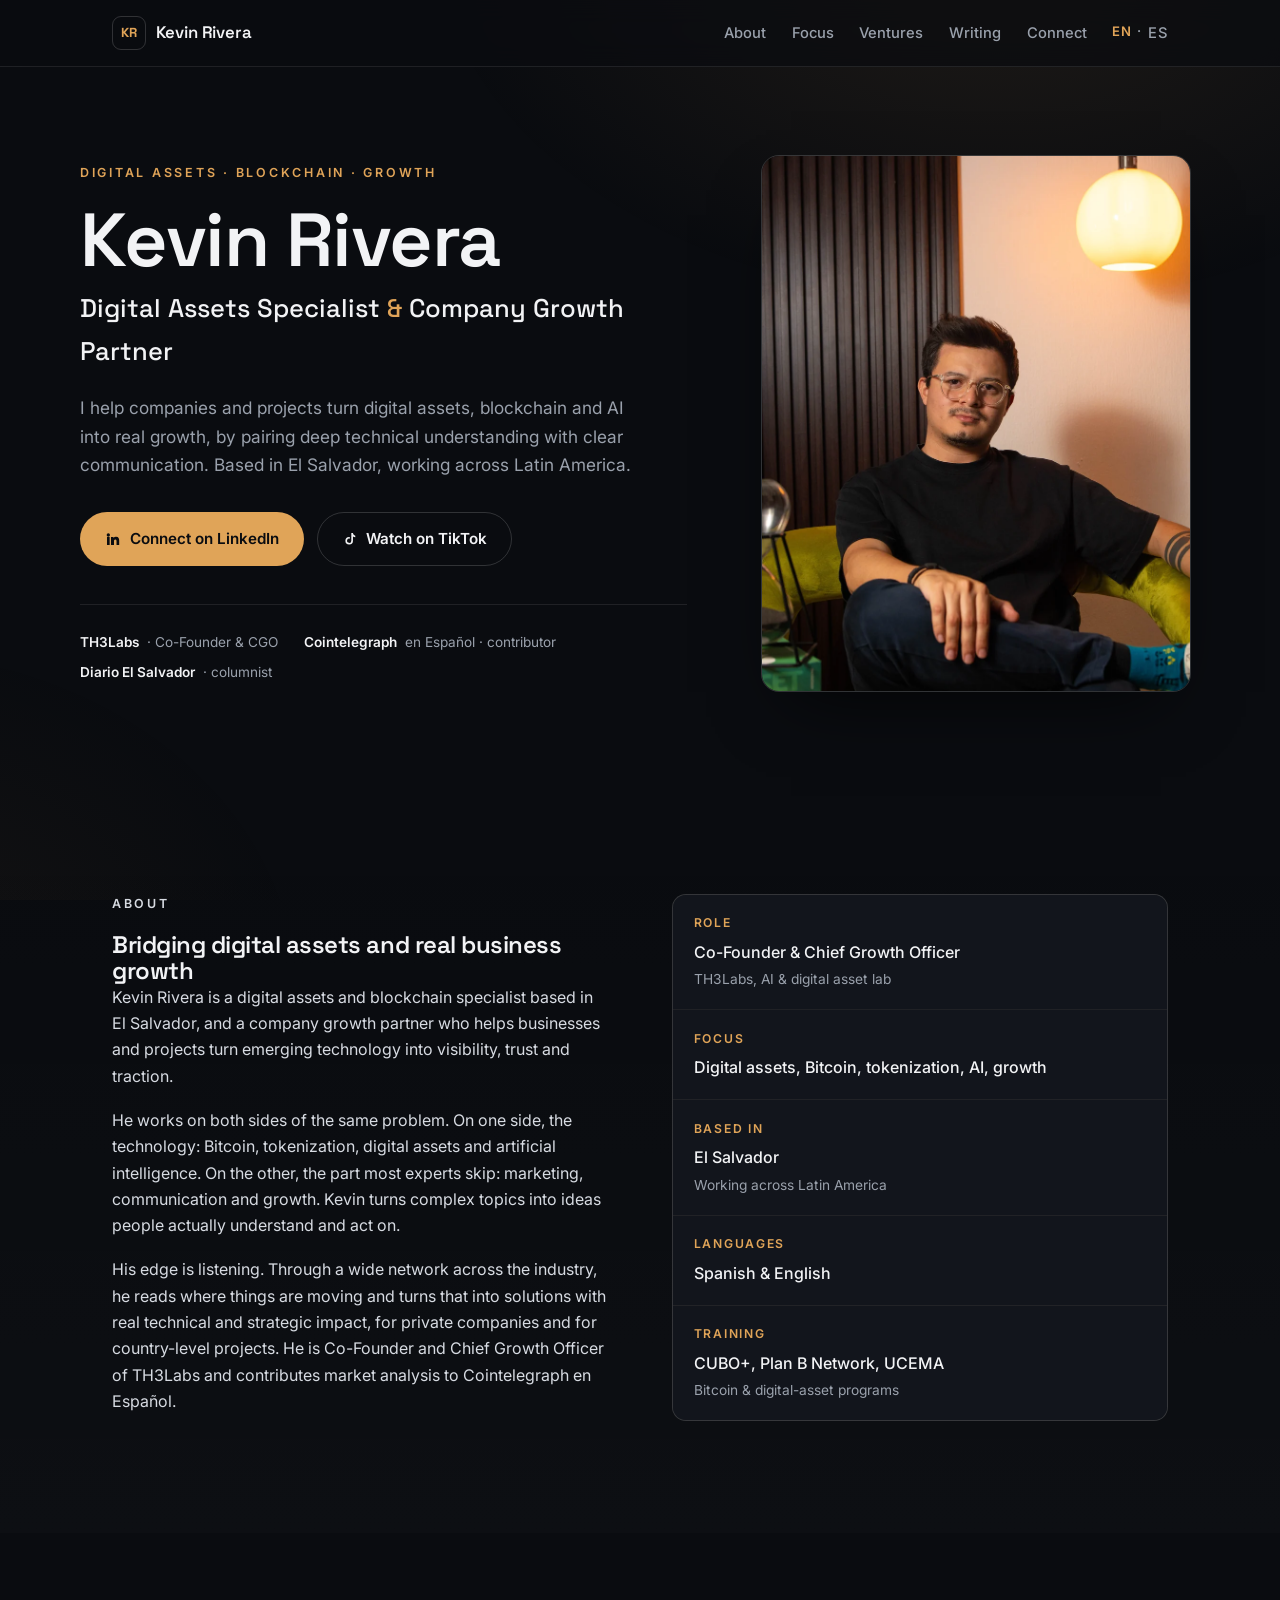
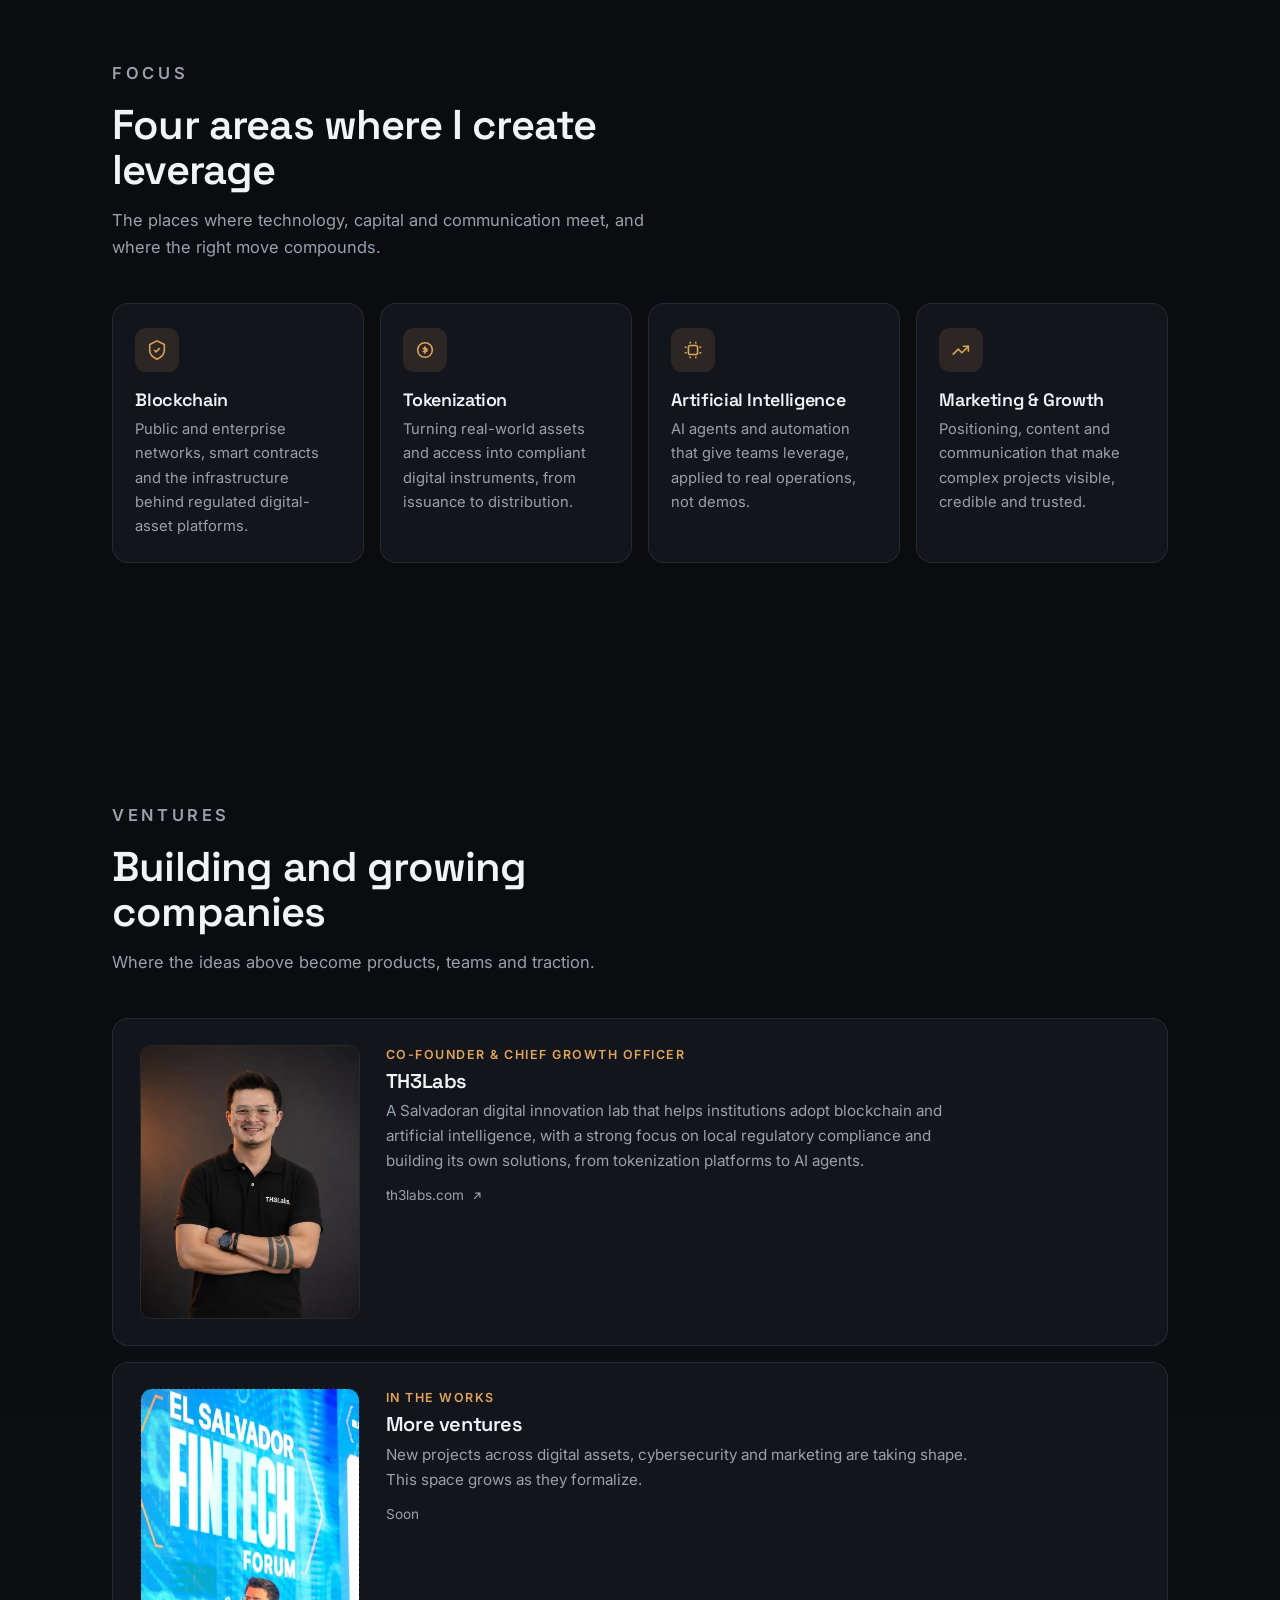
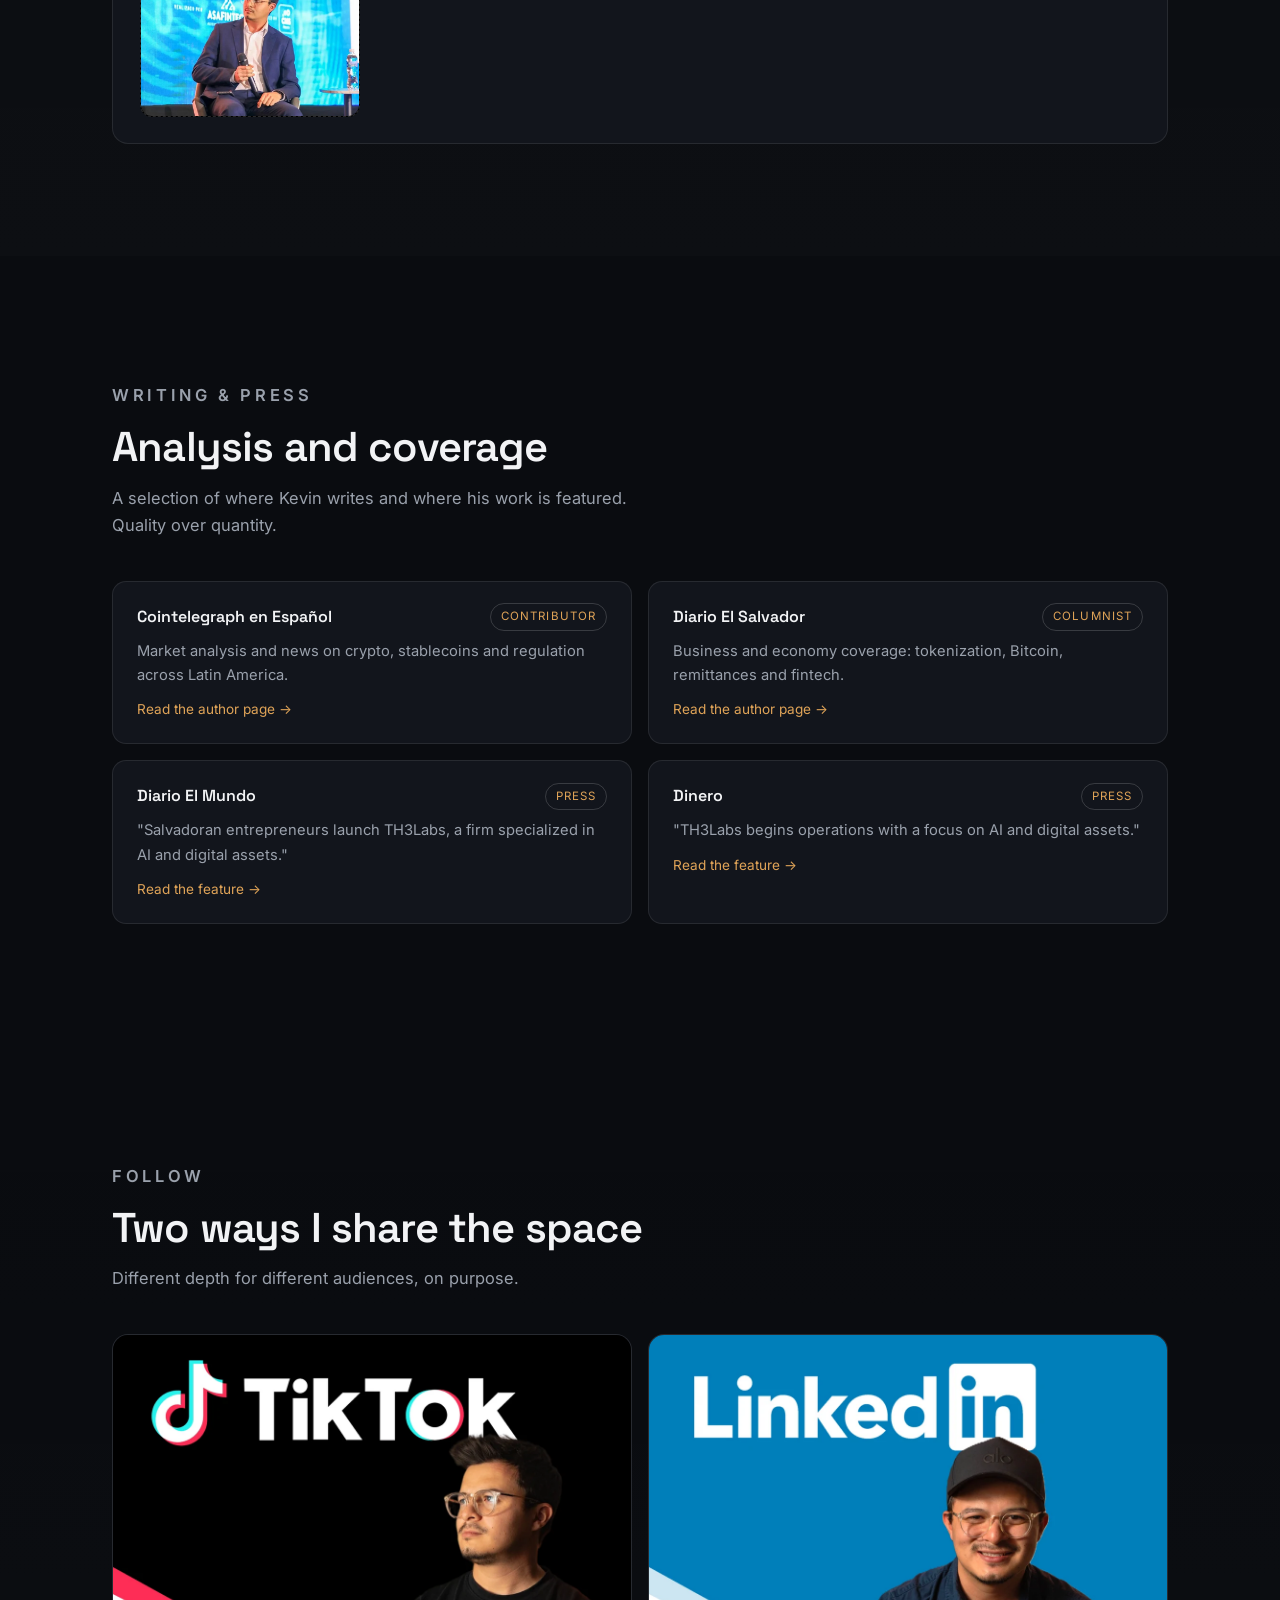
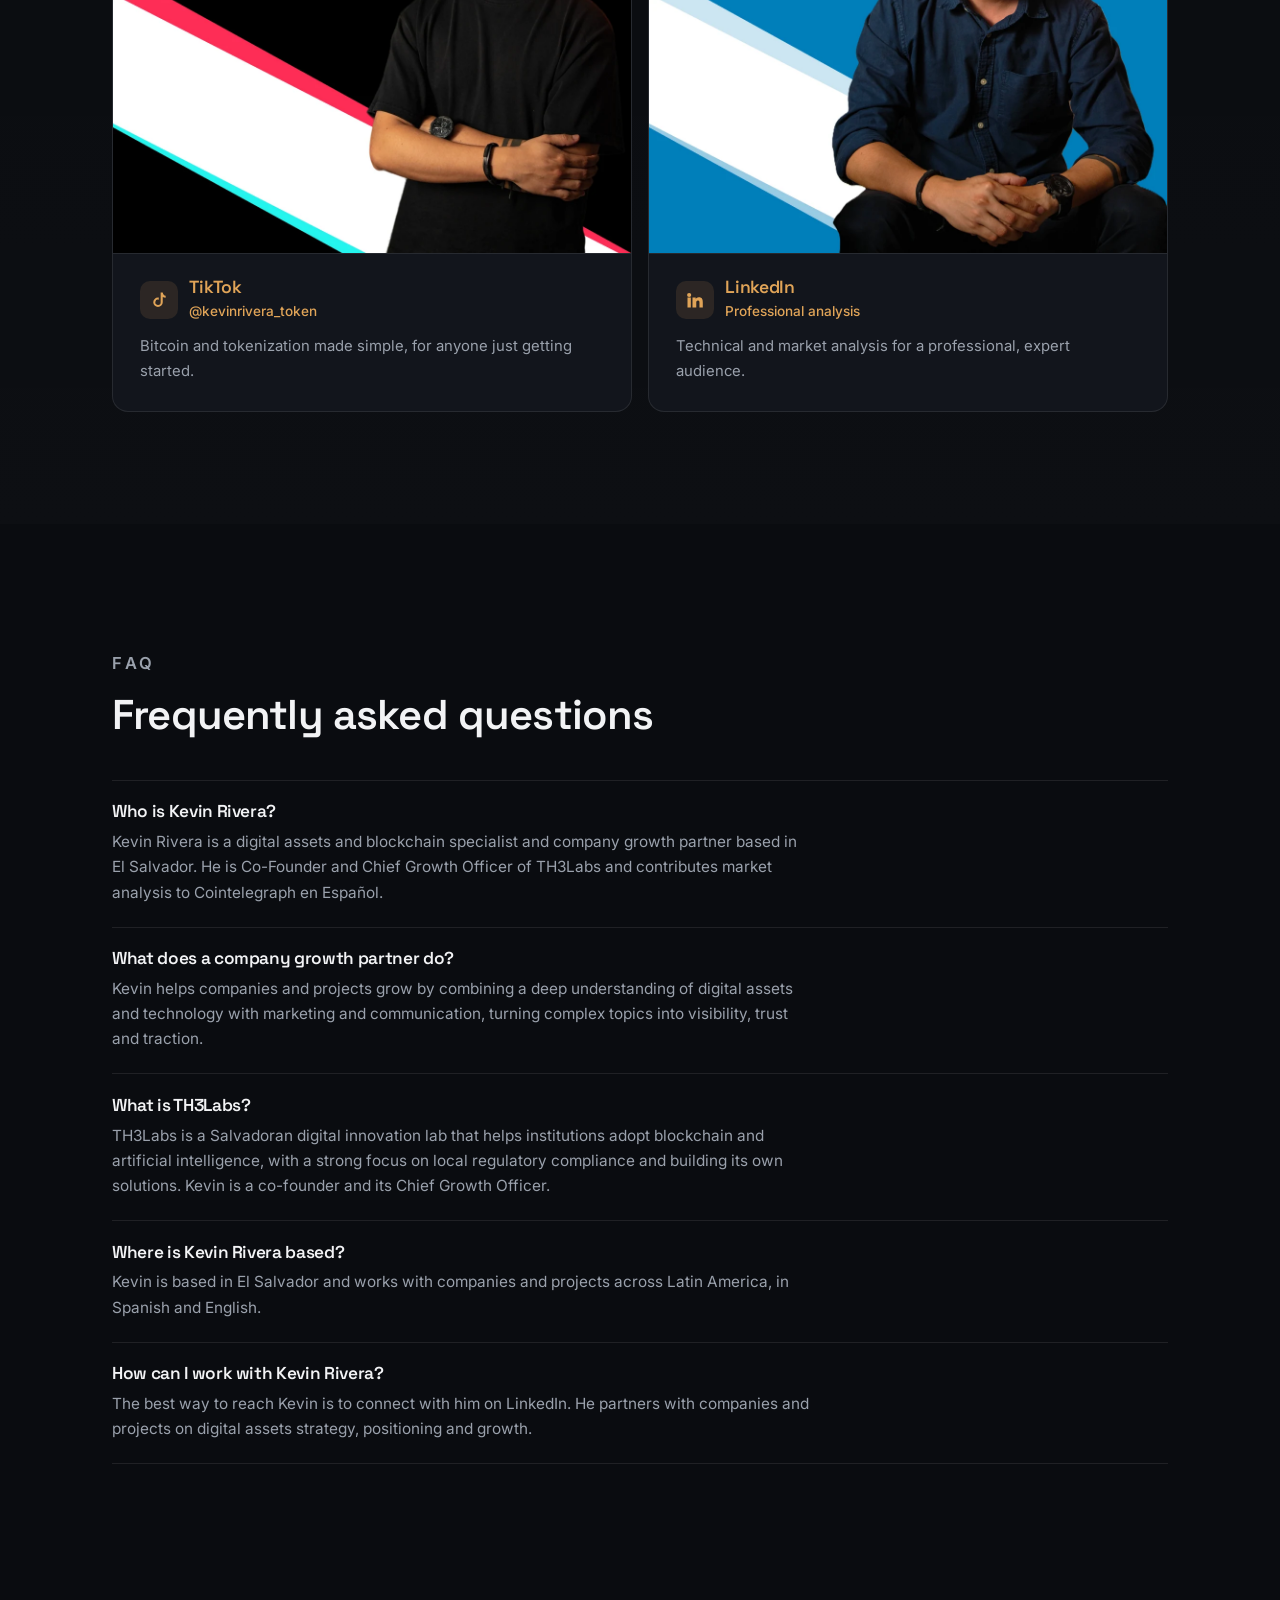
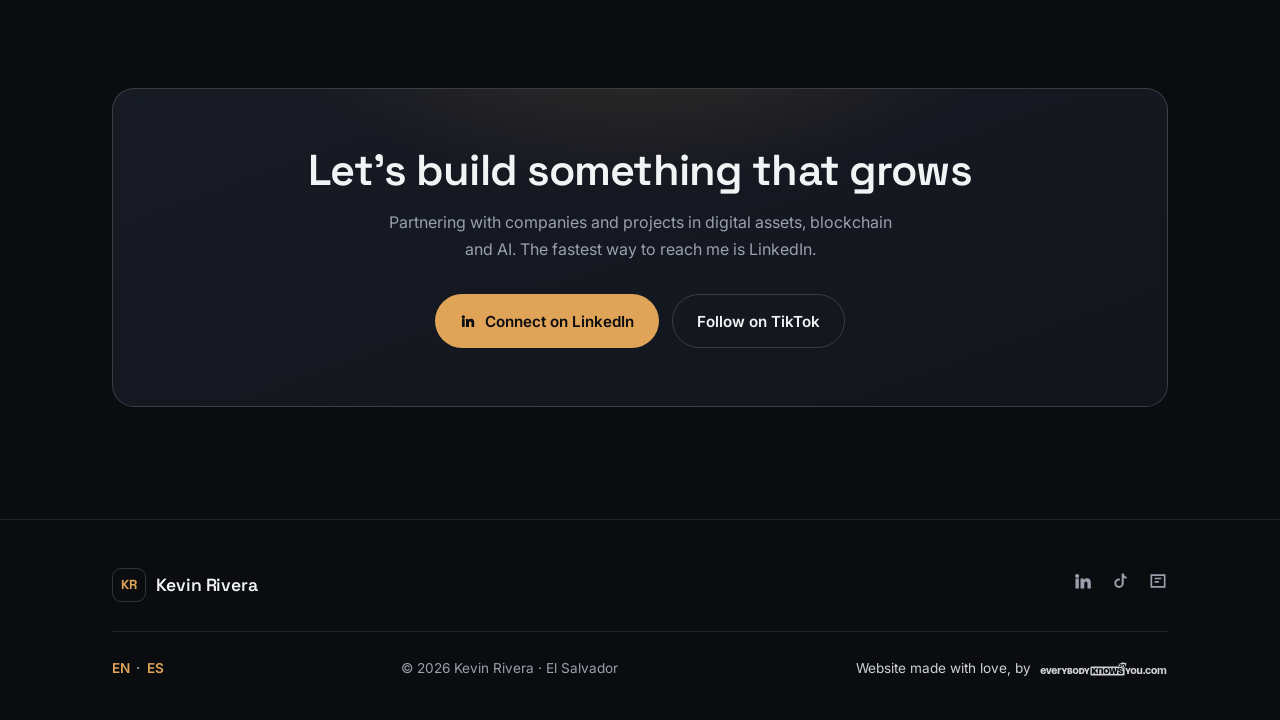
==== index.html @ 415deea4 "Deploy kevinrivera.io — bilingual static site" ====
<!DOCTYPE html>
<html lang="en">
<head>
<meta charset="UTF-8">
<meta name="viewport" content="width=device-width, initial-scale=1.0">
<title>Kevin Rivera, Digital Assets Specialist &amp; Growth Partner</title>
<meta name="description" content="Kevin Rivera, digital assets and blockchain specialist and growth partner in El Salvador, helping companies and projects grow through tokenization, AI and communication.">
<meta name="keywords" content="Kevin Rivera, digital assets, activos digitales, blockchain, Bitcoin, tokenization, tokenizacion, artificial intelligence, inteligencia artificial, growth partner, socio de crecimiento, TH3Labs, El Salvador, Cointelegraph">

<!-- Canonical + language alternates -->
<link rel="canonical" href="https://kevinrivera.io/">
<link rel="alternate" hreflang="en" href="https://kevinrivera.io/">
<link rel="alternate" hreflang="es" href="https://kevinrivera.io/es/">
<link rel="alternate" hreflang="es-SV" href="https://kevinrivera.io/es/">
<link rel="alternate" hreflang="x-default" href="https://kevinrivera.io/">

<!-- Open Graph -->
<meta property="og:title" content="Kevin Rivera, Digital Assets Specialist &amp; Growth Partner">
<meta property="og:description" content="Digital assets and blockchain specialist and growth partner in El Salvador. Helping companies and projects grow through tokenization, AI and communication.">
<meta property="og:type" content="profile">
<meta property="og:url" content="https://kevinrivera.io/">
<meta property="og:image" content="https://kevinrivera.io/assets/images/social-share/kevin-rivera-og.jpg">
<meta property="og:image:width" content="1200">
<meta property="og:image:height" content="630">
<meta property="og:image:alt" content="Kevin Rivera, Digital Assets Specialist and Company Growth Partner">
<meta property="og:site_name" content="Kevin Rivera">
<meta property="og:locale" content="en_US">
<meta property="og:locale:alternate" content="es_SV">

<!-- Twitter Card -->
<meta name="twitter:card" content="summary_large_image">
<meta name="twitter:title" content="Kevin Rivera, Digital Assets Specialist &amp; Growth Partner">
<meta name="twitter:description" content="Digital assets and blockchain specialist and growth partner in El Salvador. Tokenization, AI and communication.">
<meta name="twitter:image" content="https://kevinrivera.io/assets/images/social-share/kevin-rivera-og.jpg">

<!-- Search -->
<meta name="robots" content="index, follow, max-image-preview:large, max-snippet:-1, max-video-preview:-1">
<meta name="author" content="Kevin Rivera">
<meta name="theme-color" content="#0A0C10">
<meta name="geo.region" content="SV">
<meta name="geo.placename" content="El Salvador">
<meta http-equiv="content-language" content="en">

<!-- Icons -->
<link rel="icon" href="favicon.ico" sizes="any">
<link rel="icon" type="image/png" sizes="32x32" href="favicon-32x32.png">
<link rel="icon" type="image/png" sizes="16x16" href="favicon-16x16.png">
<link rel="apple-touch-icon" sizes="180x180" href="apple-touch-icon.png">
<link rel="manifest" href="site.webmanifest">

<!-- AI assistants -->
<link rel="alternate" type="text/plain" title="llms.txt" href="https://kevinrivera.io/llms.txt">

<!-- Performance: preload hero + async fonts -->
<link rel="preload" as="image" href="assets/images/hero/kevin-rivera-el-salvador-45.webp" type="image/webp" fetchpriority="high">
<link rel="preconnect" href="https://fonts.googleapis.com">
<link rel="preconnect" href="https://fonts.gstatic.com" crossorigin>
<link rel="preload" as="style" href="https://fonts.googleapis.com/css2?family=Inter:wght@400;500;600;700&family=Space+Grotesk:wght@400;500;600;700&display=swap">
<link rel="stylesheet" href="https://fonts.googleapis.com/css2?family=Inter:wght@400;500;600;700&family=Space+Grotesk:wght@400;500;600;700&display=swap" media="print" onload="this.media='all'">
<noscript><link rel="stylesheet" href="https://fonts.googleapis.com/css2?family=Inter:wght@400;500;600;700&family=Space+Grotesk:wght@400;500;600;700&display=swap"></noscript>

<link rel="stylesheet" href="assets/css/tokens.css?v=3">
<link rel="stylesheet" href="assets/css/styles.css?v=3">

<!-- Schema.org: connected graph -->
<script type="application/ld+json">
{
  "@context": "https://schema.org",
  "@graph": [
    {
      "@type": "Person",
      "@id": "https://kevinrivera.io/#person",
      "name": "Kevin Rivera",
      "alternateName": "Kevin Alejandro Rivera Rivera",
      "jobTitle": "Co-Founder & Chief Growth Officer",
      "worksFor": {"@type":"Organization","name":"TH3Labs","url":"https://www.th3labs.com/"},
      "nationality": "Salvadoran",
      "url": "https://kevinrivera.io/",
      "image": "https://kevinrivera.io/assets/images/gallery/kevin-rivera-th3labs.webp",
      "description": "Digital assets and blockchain specialist and company growth partner in El Salvador, focused on Bitcoin, tokenization, artificial intelligence, and growth through communication.",
      "sameAs": [
        "https://www.linkedin.com/in/kevinriverar-socialmedia/",
        "https://www.tiktok.com/@kevinrivera_token",
        "https://cointelegraph.es/authors/kevin-rivera",
        "https://diarioelsalvador.com/autor/3ca516cbf4b7d8efe23598c0703759435e840dd3"
      ],
      "knowsAbout": ["Digital assets","Blockchain","Bitcoin","Tokenization","Artificial intelligence","Marketing","Growth strategy","Capital markets"],
      "knowsLanguage": ["es","en"],
      "alumniOf": [
        {"@type":"EducationalOrganization","name":"Universidad del CEMA (Postgraduate in Crypto, Blockchain & DeFi)"},
        {"@type":"EducationalOrganization","name":"Plan B Network Business School"},
        {"@type":"EducationalOrganization","name":"CUBO+ (National Bitcoin Office of El Salvador)"}
      ],
      "address": {"@type":"PostalAddress","addressCountry":"SV"}
    },
    {
      "@type": ["ProfessionalService"],
      "@id": "https://kevinrivera.io/#service",
      "name": "Kevin Rivera, Digital Assets & Growth Partner",
      "provider": {"@id": "https://kevinrivera.io/#person"},
      "description": "Advisory and growth partnership for companies and projects working with digital assets, blockchain, tokenization and artificial intelligence: strategy, positioning and communication.",
      "areaServed": [{"@type":"Country","name":"El Salvador"},{"@type":"Place","name":"Latin America"}],
      "availableLanguage": ["es","en"],
      "url": "https://kevinrivera.io/"
    },
    {
      "@type": "WebSite",
      "@id": "https://kevinrivera.io/#website",
      "url": "https://kevinrivera.io/",
      "name": "Kevin Rivera",
      "inLanguage": ["en","es"],
      "publisher": {"@id": "https://kevinrivera.io/#person"},
      "about": {"@id": "https://kevinrivera.io/#person"}
    },
    {
      "@type": "FAQPage",
      "@id": "https://kevinrivera.io/#faq",
      "mainEntity": [
        {"@type":"Question","name":"Who is Kevin Rivera?","acceptedAnswer":{"@type":"Answer","text":"Kevin Rivera is a digital assets and blockchain specialist and company growth partner based in El Salvador. He is Co-Founder and Chief Growth Officer of TH3Labs and contributes market analysis to Cointelegraph en Espanol."}},
        {"@type":"Question","name":"What does a company growth partner do?","acceptedAnswer":{"@type":"Answer","text":"Kevin helps companies and projects grow by combining a deep understanding of digital assets and technology with marketing and communication, turning complex topics into visibility, trust and traction."}},
        {"@type":"Question","name":"What is TH3Labs?","acceptedAnswer":{"@type":"Answer","text":"TH3Labs is a Salvadoran digital innovation lab that helps institutions adopt blockchain and artificial intelligence, with a strong focus on local regulatory compliance and building its own solutions. Kevin Rivera is a co-founder and its Chief Growth Officer."}},
        {"@type":"Question","name":"Where is Kevin Rivera based?","acceptedAnswer":{"@type":"Answer","text":"Kevin Rivera is based in El Salvador and works with companies and projects across Latin America, in Spanish and English."}},
        {"@type":"Question","name":"How can I work with Kevin Rivera?","acceptedAnswer":{"@type":"Answer","text":"The best way to reach Kevin is to connect with him on LinkedIn. He partners with companies and projects on digital assets strategy, positioning and growth."}}
      ]
    }
  ]
}
</script>
</head>
<body>

<header class="site-header">
  <div class="wrap">
    <a class="brand" href="index.html" aria-label="Kevin Rivera home">
      <span class="mono">KR</span> Kevin Rivera
    </a>
    <nav class="nav" aria-label="Primary">
      <div class="nav-links">
        <a href="#about">About</a>
        <a href="#focus">Focus</a>
        <a href="#ventures">Ventures</a>
        <a href="#press">Writing</a>
        <a href="#contact">Connect</a>
      </div>
      <div class="lang" aria-label="Language"><span class="active">EN</span> · <a href="es/index.html">ES</a></div>
      <button class="nav-toggle" aria-label="Menu" aria-expanded="false">
        <svg viewBox="0 0 24 24" fill="none" stroke="currentColor" stroke-width="2" stroke-linecap="round"><path d="M4 7h16M4 12h16M4 17h16"/></svg>
      </button>
    </nav>
  </div>
</header>

<main>

  <!-- HERO -->
  <section class="hero wrap" id="top">
    <div class="hero-grid">
      <div class="hero-copy reveal">
        <p class="eyebrow">Digital assets · Blockchain · Growth</p>
        <h1>Kevin Rivera</h1>
        <p class="role">Digital Assets Specialist <span class="amp">&amp;</span> Company Growth Partner</p>
        <p class="lead">I help companies and projects turn digital assets, blockchain and AI into real growth, by pairing deep technical understanding with clear communication. Based in El Salvador, working across Latin America.</p>
        <div class="hero-cta">
          <a class="btn btn--primary" href="https://www.linkedin.com/in/kevinriverar-socialmedia/" target="_blank" rel="noopener">
            <svg viewBox="0 0 24 24" fill="currentColor" aria-hidden="true"><path d="M4.98 3.5A2.5 2.5 0 1 1 2.5 6 2.5 2.5 0 0 1 4.98 3.5zM3 8.98h4V21H3zM9 8.98h3.8v1.64h.05a4.17 4.17 0 0 1 3.75-2.06c4 0 4.75 2.64 4.75 6.06V21h-4v-5.36c0-1.28 0-2.92-1.78-2.92s-2.05 1.39-2.05 2.83V21H9z"/></svg>
            Connect on LinkedIn
          </a>
          <a class="btn btn--ghost" href="https://www.tiktok.com/@kevinrivera_token" target="_blank" rel="noopener">
            <svg viewBox="0 0 24 24" fill="currentColor" aria-hidden="true"><path d="M16.5 3c.3 2.1 1.6 3.7 3.5 4v2.4a6.6 6.6 0 0 1-3.5-1v6.3a5.7 5.7 0 1 1-5.7-5.7c.3 0 .6 0 .9.1v2.5a3.2 3.2 0 1 0 2.3 3V3z"/></svg>
            Watch on TikTok
          </a>
        </div>
        <div class="trust">
          <span><b>TH3Labs</b> · Co-Founder &amp; CGO</span>
          <span><b>Cointelegraph</b> en Español · contributor</span>
          <span><b>Diario El Salvador</b> · columnist</span>
        </div>
      </div>
      <figure class="hero-figure reveal">
        <img src="assets/images/hero/kevin-rivera-el-salvador-45.webp"
             srcset="assets/images/hero/kevin-rivera-el-salvador-45-560.webp 560w, assets/images/hero/kevin-rivera-el-salvador-45.webp 900w"
             sizes="(max-width:820px) 320px, 430px" width="900" height="1125"
             alt="Kevin Rivera, digital assets and blockchain specialist in El Salvador" fetchpriority="high">
      </figure>
    </div>
  </section>

  <!-- ABOUT -->
  <section class="section section--alt" id="about">
    <div class="wrap about-grid">
      <div class="about-copy reveal">
        <p class="eyebrow">About</p>
        <h2>Bridging digital assets and real business growth</h2>
        <p>Kevin Rivera is a digital assets and blockchain specialist based in El Salvador, and a company growth partner who helps businesses and projects turn emerging technology into visibility, trust and traction.</p>
        <p>He works on both sides of the same problem. On one side, the technology: Bitcoin, tokenization, digital assets and artificial intelligence. On the other, the part most experts skip: marketing, communication and growth. Kevin turns complex topics into ideas people actually understand and act on.</p>
        <p>His edge is listening. Through a wide network across the industry, he reads where things are moving and turns that into solutions with real technical and strategic impact, for private companies and for country-level projects. He is Co-Founder and Chief Growth Officer of TH3Labs and contributes market analysis to Cointelegraph en Español.</p>
      </div>
      <div class="about-facts reveal">
        <div class="fact"><div class="k">Role</div><div class="v">Co-Founder &amp; Chief Growth Officer<small>TH3Labs, AI &amp; digital asset lab</small></div></div>
        <div class="fact"><div class="k">Focus</div><div class="v">Digital assets, Bitcoin, tokenization, AI, growth</div></div>
        <div class="fact"><div class="k">Based in</div><div class="v">El Salvador<small>Working across Latin America</small></div></div>
        <div class="fact"><div class="k">Languages</div><div class="v">Spanish &amp; English</div></div>
        <div class="fact"><div class="k">Training</div><div class="v">CUBO+, Plan B Network, UCEMA<small>Bitcoin &amp; digital-asset programs</small></div></div>
      </div>
    </div>
  </section>

  <!-- FOCUS / INDUSTRIES -->
  <section class="section" id="focus">
    <div class="wrap">
      <div class="sec-head reveal">
        <p class="eyebrow">Focus</p>
        <h2>Four areas where I create leverage</h2>
        <p>The places where technology, capital and communication meet, and where the right move compounds.</p>
      </div>
      <div class="cards">
        <article class="card reveal">
          <div class="ico"><svg viewBox="0 0 24 24" fill="none" stroke="currentColor" stroke-width="1.7"><path d="M12 2 4 6v6c0 5 3.5 8 8 10 4.5-2 8-5 8-10V6z"/><path d="M9 12l2 2 4-4"/></svg></div>
          <h3>Blockchain</h3>
          <p>Public and enterprise networks, smart contracts and the infrastructure behind regulated digital-asset platforms.</p>
        </article>
        <article class="card reveal">
          <div class="ico"><svg viewBox="0 0 24 24" fill="none" stroke="currentColor" stroke-width="1.7"><circle cx="12" cy="12" r="8"/><path d="M12 8v8M9.5 10.5h3.2a1.6 1.6 0 0 1 0 3.2H9.5"/></svg></div>
          <h3>Tokenization</h3>
          <p>Turning real-world assets and access into compliant digital instruments, from issuance to distribution.</p>
        </article>
        <article class="card reveal">
          <div class="ico"><svg viewBox="0 0 24 24" fill="none" stroke="currentColor" stroke-width="1.7"><rect x="7" y="7" width="10" height="10" rx="2"/><path d="M9 3v2M15 3v2M9 19v2M15 19v2M3 9h2M3 15h2M19 9h2M19 15h2"/></svg></div>
          <h3>Artificial Intelligence</h3>
          <p>AI agents and automation that give teams leverage, applied to real operations, not demos.</p>
        </article>
        <article class="card reveal">
          <div class="ico"><svg viewBox="0 0 24 24" fill="none" stroke="currentColor" stroke-width="1.7"><path d="M3 17l6-6 4 4 7-7"/><path d="M14 8h6v6"/></svg></div>
          <h3>Marketing &amp; Growth</h3>
          <p>Positioning, content and communication that make complex projects visible, credible and trusted.</p>
        </article>
      </div>
    </div>
  </section>

  <!-- VENTURES -->
  <section class="section section--alt" id="ventures">
    <div class="wrap">
      <div class="sec-head reveal">
        <p class="eyebrow">Ventures</p>
        <h2>Building and growing companies</h2>
        <p>Where the ideas above become products, teams and traction.</p>
      </div>
      <div class="venture reveal">
        <div class="venture-media"><img src="assets/images/gallery/kevin-rivera-th3labs.webp" width="820" height="1025" loading="lazy" alt="Kevin Rivera, Co-Founder and Chief Growth Officer of TH3Labs"></div>
        <div class="venture-body">
          <div class="vrole">Co-Founder &amp; Chief Growth Officer</div>
          <h3>TH3Labs</h3>
          <p>A Salvadoran digital innovation lab that helps institutions adopt blockchain and artificial intelligence, with a strong focus on local regulatory compliance and building its own solutions, from tokenization platforms to AI agents.</p>
          <a class="vlink" href="https://www.th3labs.com/" target="_blank" rel="noopener">th3labs.com <svg viewBox="0 0 24 24" width="14" height="14" fill="none" stroke="currentColor" stroke-width="2"><path d="M7 17 17 7M9 7h8v8"/></svg></a>
        </div>
      </div>
      <div class="venture venture--soon reveal">
        <div class="venture-media"><img src="assets/images/gallery/kevin-rivera-el-salvador-fintech-forum.webp" width="820" height="1231" loading="lazy" alt="Kevin Rivera speaking at the El Salvador Fintech Forum"></div>
        <div class="venture-body">
          <div class="vrole">In the works</div>
          <h3>More ventures</h3>
          <p>New projects across digital assets, cybersecurity and marketing are taking shape. This space grows as they formalize.</p>
          <span class="vlink">Soon</span>
        </div>
      </div>
    </div>
  </section>

  <!-- WRITING & PRESS -->
  <section class="section" id="press">
    <div class="wrap">
      <div class="sec-head reveal">
        <p class="eyebrow">Writing &amp; press</p>
        <h2>Analysis and coverage</h2>
        <p>A selection of where Kevin writes and where his work is featured. Quality over quantity.</p>
      </div>
      <div class="pubs">
        <a class="pub reveal" href="https://cointelegraph.es/authors/kevin-rivera" target="_blank" rel="noopener">
          <div class="outlet"><span class="name">Cointelegraph en Español</span><span class="tag">Contributor</span></div>
          <p>Market analysis and news on crypto, stablecoins and regulation across Latin America.</p>
          <span class="arrow">Read the author page →</span>
        </a>
        <a class="pub reveal" href="https://diarioelsalvador.com/autor/3ca516cbf4b7d8efe23598c0703759435e840dd3" target="_blank" rel="noopener">
          <div class="outlet"><span class="name">Diario El Salvador</span><span class="tag">Columnist</span></div>
          <p>Business and economy coverage: tokenization, Bitcoin, remittances and fintech.</p>
          <span class="arrow">Read the author page →</span>
        </a>
        <a class="pub reveal" href="https://diario.elmundo.sv/economia/emprendedores-salvadorenos-lanzan-th3labs-firma-especializada-en-inteligencia-artificial-y-activos-digitales" target="_blank" rel="noopener">
          <div class="outlet"><span class="name">Diario El Mundo</span><span class="tag">Press</span></div>
          <p>"Salvadoran entrepreneurs launch TH3Labs, a firm specialized in AI and digital assets."</p>
          <span class="arrow">Read the feature →</span>
        </a>
        <a class="pub reveal" href="https://dinero.com.sv/expertos/th3labs-arranca-operaciones-con-enfoque-en-ia-y-activos-digitales/" target="_blank" rel="noopener">
          <div class="outlet"><span class="name">Dinero</span><span class="tag">Press</span></div>
          <p>"TH3Labs begins operations with a focus on AI and digital assets."</p>
          <span class="arrow">Read the feature →</span>
        </a>
      </div>
    </div>
  </section>

  <!-- CHANNELS -->
  <section class="section section--alt" id="channels">
    <div class="wrap">
      <div class="sec-head reveal">
        <p class="eyebrow">Follow</p>
        <h2>Two ways I share the space</h2>
        <p>Different depth for different audiences, on purpose.</p>
      </div>
      <div class="channels">
        <a class="channel reveal" href="https://www.tiktok.com/@kevinrivera_token" target="_blank" rel="noopener">
          <img class="channel-thumb" src="assets/images/channels/tiktok-thumb.webp" width="1080" height="1080" loading="lazy" alt="Kevin Rivera on TikTok, @kevinrivera_token">
          <div class="channel-body">
            <div class="chead">
              <span class="ci"><svg viewBox="0 0 24 24" fill="currentColor"><path d="M16.5 3c.3 2.1 1.6 3.7 3.5 4v2.4a6.6 6.6 0 0 1-3.5-1v6.3a5.7 5.7 0 1 1-5.7-5.7c.3 0 .6 0 .9.1v2.5a3.2 3.2 0 1 0 2.3 3V3z"/></svg></span>
              <div><h3>TikTok</h3><span class="handle">@kevinrivera_token</span></div>
            </div>
            <p>Bitcoin and tokenization made simple, for anyone just getting started.</p>
          </div>
        </a>
        <a class="channel reveal" href="https://www.linkedin.com/in/kevinriverar-socialmedia/" target="_blank" rel="noopener">
          <img class="channel-thumb" src="assets/images/channels/linkedin-thumb.webp" width="1080" height="1080" loading="lazy" alt="Kevin Rivera on LinkedIn">
          <div class="channel-body">
            <div class="chead">
              <span class="ci"><svg viewBox="0 0 24 24" fill="currentColor"><path d="M4.98 3.5A2.5 2.5 0 1 1 2.5 6 2.5 2.5 0 0 1 4.98 3.5zM3 8.98h4V21H3zM9 8.98h3.8v1.64h.05a4.17 4.17 0 0 1 3.75-2.06c4 0 4.75 2.64 4.75 6.06V21h-4v-5.36c0-1.28 0-2.92-1.78-2.92s-2.05 1.39-2.05 2.83V21H9z"/></svg></span>
              <div><h3>LinkedIn</h3><span class="handle">Professional analysis</span></div>
            </div>
            <p>Technical and market analysis for a professional, expert audience.</p>
          </div>
        </a>
      </div>
    </div>
  </section>

  <!-- FAQ -->
  <section class="section" id="faq">
    <div class="wrap">
      <div class="sec-head reveal">
        <p class="eyebrow">FAQ</p>
        <h2>Frequently asked questions</h2>
      </div>
      <div class="faq reveal">
        <div class="faq-item">
          <h3>Who is Kevin Rivera?</h3>
          <p>Kevin Rivera is a digital assets and blockchain specialist and company growth partner based in El Salvador. He is Co-Founder and Chief Growth Officer of TH3Labs and contributes market analysis to Cointelegraph en Español.</p>
        </div>
        <div class="faq-item">
          <h3>What does a company growth partner do?</h3>
          <p>Kevin helps companies and projects grow by combining a deep understanding of digital assets and technology with marketing and communication, turning complex topics into visibility, trust and traction.</p>
        </div>
        <div class="faq-item">
          <h3>What is TH3Labs?</h3>
          <p>TH3Labs is a Salvadoran digital innovation lab that helps institutions adopt blockchain and artificial intelligence, with a strong focus on local regulatory compliance and building its own solutions. Kevin is a co-founder and its Chief Growth Officer.</p>
        </div>
        <div class="faq-item">
          <h3>Where is Kevin Rivera based?</h3>
          <p>Kevin is based in El Salvador and works with companies and projects across Latin America, in Spanish and English.</p>
        </div>
        <div class="faq-item">
          <h3>How can I work with Kevin Rivera?</h3>
          <p>The best way to reach Kevin is to connect with him on LinkedIn. He partners with companies and projects on digital assets strategy, positioning and growth.</p>
        </div>
      </div>
    </div>
  </section>

  <!-- CONTACT / CTA -->
  <section class="section" id="contact">
    <div class="wrap">
      <div class="cta reveal">
        <h2>Let's build something that grows</h2>
        <p>Partnering with companies and projects in digital assets, blockchain and AI. The fastest way to reach me is LinkedIn.</p>
        <div class="hero-cta">
          <a class="btn btn--primary" href="https://www.linkedin.com/in/kevinriverar-socialmedia/" target="_blank" rel="noopener">
            <svg viewBox="0 0 24 24" fill="currentColor" aria-hidden="true"><path d="M4.98 3.5A2.5 2.5 0 1 1 2.5 6 2.5 2.5 0 0 1 4.98 3.5zM3 8.98h4V21H3zM9 8.98h3.8v1.64h.05a4.17 4.17 0 0 1 3.75-2.06c4 0 4.75 2.64 4.75 6.06V21h-4v-5.36c0-1.28 0-2.92-1.78-2.92s-2.05 1.39-2.05 2.83V21H9z"/></svg>
            Connect on LinkedIn
          </a>
          <a class="btn btn--ghost" href="https://www.tiktok.com/@kevinrivera_token" target="_blank" rel="noopener">Follow on TikTok</a>
        </div>
      </div>
    </div>
  </section>

</main>

<footer class="site-footer">
  <div class="wrap">
    <div class="footer-top">
      <a class="brand footer-brand" href="index.html"><span class="mono">KR</span> Kevin Rivera</a>
      <div class="footer-social">
        <a href="https://www.linkedin.com/in/kevinriverar-socialmedia/" target="_blank" rel="noopener" aria-label="LinkedIn"><svg viewBox="0 0 24 24" fill="currentColor"><path d="M4.98 3.5A2.5 2.5 0 1 1 2.5 6 2.5 2.5 0 0 1 4.98 3.5zM3 8.98h4V21H3zM9 8.98h3.8v1.64h.05a4.17 4.17 0 0 1 3.75-2.06c4 0 4.75 2.64 4.75 6.06V21h-4v-5.36c0-1.28 0-2.92-1.78-2.92s-2.05 1.39-2.05 2.83V21H9z"/></svg></a>
        <a href="https://www.tiktok.com/@kevinrivera_token" target="_blank" rel="noopener" aria-label="TikTok"><svg viewBox="0 0 24 24" fill="currentColor"><path d="M16.5 3c.3 2.1 1.6 3.7 3.5 4v2.4a6.6 6.6 0 0 1-3.5-1v6.3a5.7 5.7 0 1 1-5.7-5.7c.3 0 .6 0 .9.1v2.5a3.2 3.2 0 1 0 2.3 3V3z"/></svg></a>
        <a href="https://cointelegraph.es/authors/kevin-rivera" target="_blank" rel="noopener" aria-label="Cointelegraph author page"><svg viewBox="0 0 24 24" fill="none" stroke="currentColor" stroke-width="2"><path d="M4 5h16v14H4z"/><path d="M8 9h8M8 13h5"/></svg></a>
      </div>
    </div>
    <div class="footer-bottom">
      <div class="lang-toggle"><span class="active">EN</span> · <a href="es/index.html">ES</a></div>
      <div>© <span data-year>2026</span> Kevin Rivera · El Salvador</div>
      <a class="eky-credit" href="https://everybodyknowsyou.com" target="_blank" rel="noopener" aria-label="Website made with love by everybodyknowsyou.com">
        <span class="eky-credit__text">Website made with love, by</span>
        <svg role="img" aria-label="everybodyknowsyou.com" xmlns="http://www.w3.org/2000/svg" viewBox="0 0 1296.95 160.34"><defs><style>.cls-1{fill:var(--eky-bg,#ffffff);}.cls-2{fill:var(--eky-fg,currentColor);}</style></defs><g><g><g><rect class="cls-2" x="515.16" y="55.21" width="342.62" height="90.52" rx="12" ry="12"/><path class="cls-1" d="M530.13,71.12h16.6v15.46l-.24,6.96h.32l3.32-4.61,15.14-17.81h19.83l-22.02,25.02,22.18,33.68h-19.92l-13.76-20.73-4.86,5.34v15.38h-16.6v-58.69Z"/><path class="cls-1" d="M604.13,71.12v8.01h.32c4.53-6.23,10.53-9.23,18.54-9.23,12.47,0,18.94,7.29,18.94,22.02v37.89h-16.6v-35.3c0-7.69-2.75-10.85-8.58-10.85-7.21,0-11.82,4.7-11.82,12.14v34h-16.6v-58.69h15.79Z"/><path class="cls-1" d="M647.37,100.43c0-17.57,11.09-30.52,29.31-30.52s29.31,12.95,29.31,30.52-11.09,30.6-29.31,30.6-29.31-13.03-29.31-30.6ZM688.66,100.43c0-9.8-3.81-17.16-11.98-17.16s-11.98,7.37-11.98,17.16,3.81,17.24,11.98,17.24,11.98-7.45,11.98-17.24Z"/><path class="cls-1" d="M705.66,71.12h17.57l6.64,35.62c.41,2.02.73,4.86,1.14,6.88h.32l1.21-6.88,6.88-35.62h18.54l7.45,35.62,1.29,6.88h.32l1.05-6.88,5.99-35.62h17.24l-13.28,58.69h-21.53l-6.64-32.38-1.29-6.88h-.32l-1.21,6.88-6.56,32.38h-21.45l-13.36-58.69Z"/><path class="cls-1" d="M791.81,110.79l17-.08c.57,4.78,3.72,7.53,9.31,7.53,4.61,0,7.85-1.7,7.85-5.26,0-2.67-1.78-4.37-5.59-5.26l-14.09-3.24c-8.98-2.02-13.84-7.77-13.84-16.27,0-11.5,8.99-18.3,24.69-18.3,14.65,0,23.56,6.96,23.8,18.05h-17c-.49-3.32-2.67-5.67-7.69-5.67-4.37,0-7.21,1.54-7.21,4.61,0,2.43,1.7,3.81,5.59,4.7l14.09,3.24c9.23,2.1,14.09,8.18,14.09,16.84,0,12.71-10.28,19.35-24.77,19.35-16.19,0-25.99-7.77-26.23-20.24Z"/></g><g><path class="cls-2" d="M918.06,100.39c0-17.57,11.09-30.52,29.31-30.52s29.31,12.95,29.31,30.52-11.09,30.6-29.31,30.6-29.31-13.03-29.31-30.6ZM959.34,100.39c0-9.8-3.81-17.16-11.98-17.16s-11.98,7.37-11.98,17.16,3.81,17.24,11.98,17.24,11.98-7.45,11.98-17.24Z"/><path class="cls-2" d="M1018.85,129.78v-7.85h-.32c-4.61,6.15-10.52,9.07-17.89,9.07-11.98,0-18.46-7.29-18.46-21.94v-37.97h16.6v35.38c0,7.69,2.83,10.77,8.18,10.77,6.56,0,11.09-4.61,11.09-12.63v-33.52h16.6v58.69h-15.79Z"/><path class="cls-2" d="M884.01,109.52l-20.4-38.4h17.84l8.26,17.75c.99,2.06,1.9,4.96,2.89,7.02h.33c.91-2.06,1.82-4.96,2.72-7.02l7.85-17.75h17.51l-20.07,38.57v21.31h-16.93v-21.47Z"/></g><g><path class="cls-2" d="M14.66,100.39c0-17.97,10.85-30.52,29.55-30.52s28.01,12.47,27.36,34.41h-39.35c.89,8.91,4.53,14.01,11.66,14.01,5.67,0,9.31-3,10.44-8.5h16.76c-2.19,13.28-12.31,21.21-26.88,21.21-18.7,0-29.55-12.63-29.55-30.6ZM54.58,92.54c-1.05-6.56-4.78-9.96-10.36-9.96s-9.8,3.64-11.42,9.96h21.78Z"/><path class="cls-2" d="M69.8,71.09h17.49l9.47,35.62c.57,2.02,1.05,4.86,1.62,6.88h.32l1.54-6.88,8.99-35.62h17.16l-17.81,58.69h-21.13l-17.65-58.69Z"/><path class="cls-2" d="M124.69,100.39c0-17.97,10.85-30.52,29.55-30.52s28.01,12.47,27.36,34.41h-39.35c.89,8.91,4.53,14.01,11.66,14.01,5.67,0,9.31-3,10.44-8.5h16.76c-2.19,13.28-12.31,21.21-26.88,21.21-18.7,0-29.55-12.63-29.55-30.6ZM164.61,92.54c-1.05-6.56-4.78-9.96-10.36-9.96s-9.8,3.64-11.42,9.96h21.78Z"/><path class="cls-2" d="M187.44,71.09h15.46v9.47h.32c3.64-7.37,8.74-10.69,15.71-10.69,1.86,0,3.56.24,5.1.81v15.79h-.32c-1.7-.49-3.24-.73-5.18-.73-9.15,0-14.49,5.42-14.49,16.11v27.93h-16.6v-58.69Z"/><path class="cls-2" d="M285.57,71.09h26.15c13.52,0,20.97,5.42,20.97,14.82,0,6.15-3.08,10.36-9.96,12.39v.32c8.02,1.46,12.23,6.23,12.23,13.84,0,10.52-8.42,17.33-21.7,17.33h-27.69v-58.69ZM316.66,88.82c0-3.64-2.02-5.18-6.56-5.18h-7.93v10.77h7.93c4.37,0,6.56-1.86,6.56-5.59ZM318.6,111.24c0-3.81-2.27-5.99-6.88-5.99h-9.55v11.98h9.63c4.45,0,6.8-2.19,6.8-5.99Z"/><path class="cls-2" d="M337.95,100.39c0-17.57,11.09-30.52,29.31-30.52s29.31,12.95,29.31,30.52-11.09,30.6-29.31,30.6-29.31-13.03-29.31-30.6ZM379.24,100.39c0-9.8-3.8-17.16-11.98-17.16s-11.98,7.37-11.98,17.16,3.8,17.24,11.98,17.24,11.98-7.45,11.98-17.24Z"/><path class="cls-2" d="M402.08,71.09h24.13c18.62,0,29.63,10.36,29.63,29.31s-11.01,29.39-29.63,29.39h-24.13v-58.69ZM438.99,100.39c0-10.77-5.83-16.19-13.36-16.19h-6.96v32.46h6.96c7.53,0,13.36-5.51,13.36-16.27Z"/><path class="cls-2" d="M471.04,109.52l-20.4-38.4h17.84l8.26,17.75c.99,2.06,1.9,4.96,2.89,7.02h.33c.91-2.06,1.82-4.96,2.72-7.02l7.85-17.75h17.51l-20.07,38.57v21.31h-16.93v-21.47Z"/><path class="cls-2" d="M245.89,109.52l-20.4-38.4h17.84l8.26,17.75c.99,2.06,1.9,4.96,2.89,7.02h.33c.91-2.06,1.82-4.96,2.72-7.02l7.85-17.75h17.51l-20.07,38.57v21.31h-16.93v-21.47Z"/></g></g><g><g><path class="cls-2" d="M837.89,14.05c5.42-1.65,11.14.47,13.85,5.48.39.72,1.1,1.2,1.88,1.34.7.12,1.52-.2,2.16-.74,4.05-3.38,9.74-3.68,14.06-.7,4.24,2.92,5.92,8.22,4.35,13.25l-6.96,22.26c-2.45,8.46-9.67,14.45-18.27,15.02-8.94.6-17.2-4.68-20.36-13.03-.17-.45-.5-.62-.88-.67s-.66.09-.98.46c-5.78,6.49-15.01,8.59-23.07,5.2-7.59-3.19-12.57-10.83-12.37-19.15.21-8.44,5.67-16.24,13.97-18.77l32.61-9.94ZM844.69,65.73c8.85,1.59,17.31-4.28,18.9-13.13,1.59-8.85-4.28-17.31-13.13-18.9-8.85-1.59-17.31,4.28-18.9,13.13-1.59,8.85,4.28,17.31,13.13,18.9ZM808.72,59.25c8.85,1.59,17.31-4.28,18.9-13.13,1.59-8.85-4.28-17.31-13.13-18.9-8.85-1.59-17.31,4.28-18.9,13.13-1.59,8.85,4.28,17.31,13.13,18.9Z"/><g><path class="cls-1" d="M850.46,33.7c8.85,1.59,14.72,10.06,13.13,18.9-1.59,8.85-10.06,14.72-18.9,13.13-8.85-1.59-14.72-10.06-13.13-18.9s10.06-14.72,18.9-13.13Z"/><path class="cls-1" d="M814.49,27.22c8.85,1.59,14.72,10.06,13.13,18.9-1.59,8.85-10.06,14.72-18.9,13.13-8.85-1.59-14.72-10.06-13.13-18.9,1.59-8.85,10.06-14.72,18.9-13.13Z"/></g></g><g><g><path class="cls-2" d="M847.57,56.91c-.06-.86-.28-1.56-.42-2.47.64.65,1.19,1.16,1.91,1.66,1.12.79,2.71.42,3.44-.7.73-1.11.45-2.64-.68-3.44-.71-.5-1.52-.66-2.4-1.05,1.54-.53,3.13-1,3.41-2.57.17-.93-.14-1.9-.84-2.43-1.03-.79-2.26-.75-3.22.02-.58.46-1.06.91-1.67,1.49.18-.89.4-1.63.45-2.5.09-1.44-1.09-2.58-2.46-2.58s-2.55,1.17-2.48,2.62c.04.85.33,1.53.43,2.46-.47-.54-.95-.89-1.43-1.33-1.13-1.04-2.8-.99-3.77.19-.91,1.1-.66,2.87.58,3.67.72.46,1.49.65,2.34.99-.88.38-1.73.56-2.45,1.09-1.21.89-1.32,2.65-.36,3.69,1.04,1.12,2.62,1.06,3.73.03l1.46-1.34c-.23.92-.51,1.75-.51,2.68,0,1.41,1.2,2.5,2.56,2.45s2.46-1.22,2.37-2.6Z"/><path class="cls-2" d="M847.57,56.91c.09,1.38-1.03,2.55-2.37,2.6s-2.56-1.05-2.56-2.45c0-.94.27-1.76.51-2.68l-1.46,1.34c-1.12,1.03-2.7,1.09-3.73-.03-.96-1.04-.84-2.8.36-3.69.71-.53,1.56-.71,2.45-1.09-.85-.34-1.62-.53-2.34-.99-1.24-.79-1.49-2.57-.58-3.67.97-1.17,2.64-1.23,3.77-.19.48.45.96.79,1.43,1.33-.1-.93-.38-1.61-.43-2.46-.07-1.44,1.07-2.62,2.48-2.62s2.55,1.14,2.46,2.58c-.05.87-.27,1.6-.45,2.5.61-.58,1.09-1.03,1.67-1.49.96-.77,2.19-.81,3.22-.02.7.54,1,1.5.84,2.43-.28,1.57-1.87,2.04-3.41,2.57.88.39,1.69.54,2.4,1.05,1.13.8,1.41,2.33.68,3.44-.73,1.11-2.32,1.48-3.44.7-.72-.5-1.27-1.01-1.91-1.66.14.92.37,1.62.42,2.47Z"/></g><g><path class="cls-2" d="M810.13,50.42c.09-1.04-.23-1.92-.46-2.9.76.65,1.37,1.38,2.24,1.82,1.23.63,2.73.08,3.32-1.08s.21-2.6-.95-3.29c-.73-.43-1.51-.63-2.28-.94.71-.21,1.29-.46,1.92-.73,1.42-.61,1.98-2.23,1.25-3.55s-2.48-1.69-3.67-.79c-.67.5-1.22,1.01-1.84,1.61.23-1.08.58-2.02.43-3.07-.18-1.23-1.33-2.03-2.49-2.01s-2.27.88-2.4,2.1c-.11,1.04.22,1.91.45,2.98-.52-.57-1.04-.93-1.58-1.42-1.11-1-2.86-.89-3.77.32s-.53,2.95.79,3.67c.74.41,1.47.63,2.23.89-.85.33-1.63.52-2.35.98-1.23.78-1.49,2.47-.66,3.57s2.46,1.35,3.58.48c.64-.49,1.17-.96,1.77-1.57-.22,1.07-.56,1.95-.45,2.98.14,1.28,1.29,2.13,2.5,2.11s2.29-.84,2.41-2.17Z"/><path class="cls-2" d="M810.13,50.42c-.12,1.32-1.24,2.14-2.41,2.17s-2.36-.83-2.5-2.11c-.11-1.03.23-1.91.45-2.98-.6.61-1.13,1.08-1.77,1.57-1.12.87-2.73.66-3.58-.48s-.57-2.79.66-3.57c.72-.46,1.5-.64,2.35-.98-.77-.26-1.49-.48-2.23-.89-1.32-.73-1.68-2.5-.79-3.67s2.66-1.32,3.77-.32c.54.49,1.06.85,1.58,1.42-.23-1.07-.56-1.94-.45-2.98.13-1.22,1.24-2.08,2.4-2.1s2.31.78,2.49,2.01c.15,1.05-.2,1.99-.43,3.07.62-.6,1.17-1.1,1.84-1.61,1.2-.9,2.97-.5,3.67.79s.17,2.93-1.25,3.55c-.63.27-1.21.52-1.92.73.77.32,1.55.51,2.28.94,1.16.68,1.53,2.13.95,3.29s-2.09,1.71-3.32,1.08c-.87-.44-1.48-1.17-2.24-1.82.23.98.55,1.86.46,2.9Z"/></g></g></g></g><g fill="var(--eky-fg, currentColor)"><path d="M1046.08,112.99h15.96v16.61h-15.96v-16.61Z"/><path d="M1065.91,100.33c0-17.49,11.29-30.39,29.1-30.39,13.79,0,25.15,8.06,26.36,22.41h-16.85c-.56-5.8-4.03-9.11-9.43-9.11-8.06,0-11.93,7.42-11.93,17.09s3.79,17.17,11.85,17.17c5.4,0,8.95-3.3,9.67-9.67h16.85c-1.13,14.91-12.66,22.97-26.52,22.97-18.14,0-29.1-12.98-29.1-30.47Z"/><path d="M1124.75,100.33c0-17.49,11.04-30.39,29.18-30.39s29.18,12.9,29.18,30.39-11.04,30.47-29.18,30.47-29.18-12.98-29.18-30.47ZM1165.86,100.33c0-9.75-3.79-17.09-11.93-17.09s-11.93,7.33-11.93,17.09,3.79,17.17,11.93,17.17,11.93-7.42,11.93-17.17Z"/><path d="M1204.31,71.15v7.98h.32c4.43-5.97,10.64-9.19,17.9-9.19s12.41,3.14,15.4,9.19h.32c4.92-6.21,10.72-9.19,17.9-9.19,12.58,0,19.27,8.71,19.27,22.81v36.84h-16.53v-34.26c0-7.66-2.34-11.69-8.06-11.69-6.53,0-10.56,5-10.56,12.9v33.05h-16.53v-34.34c0-7.58-2.42-11.61-8.14-11.61-6.61,0-10.48,5.24-10.48,12.9v33.05h-16.53v-58.44h15.72Z"/></g></svg>
      </a>
    </div>
  </div>
</footer>

<script src="assets/js/main.js" defer></script>
</body>
</html>
---- assets/css/tokens.css ----
/* assets/css/tokens.css — COLORS + FONTS only. The single source of truth.
   Edit this one file to re-skin the whole site (EN + ES stay in sync). */
:root{
  /* Brand palette — sober, minimalist, dark (per client) */
  --bg:        #0A0C10;   /* page background (near-black) */
  --ink:       #F2F3F5;   /* main text (off-white) */
  --accent:    #E0A458;   /* primary accent: warm gold (digital-assets) */
  --accent-2:  #C6863A;   /* deeper gold for gradients/hover */
  --muted:     #9AA1AC;   /* secondary text */
  --surface:   #12151C;   /* cards / alt sections */
  --surface-2: #171B24;   /* elevated cards / hovers */
  --border:    rgba(255,255,255,.09);   /* hairline borders */
  --border-strong: rgba(255,255,255,.16);

  /* Footer credit colors (read by the EKY credit logo — see footer-credit.md) */
  --footer-bg: #0A0C10;   /* footer background */
  --footer-fg: #F2F3F5;   /* footer text */

  /* Fonts */
  --font-display: 'Space Grotesk', system-ui, -apple-system, Segoe UI, sans-serif;
  --font-body:    'Inter', system-ui, -apple-system, Segoe UI, Roboto, sans-serif;

  /* Layout */
  --max: 1120px;
}
---- assets/css/styles.css ----
/* assets/css/styles.css — all styling. References tokens.css, no raw brand hex. */

/* ---------- Reset & base ---------- */
*{margin:0;padding:0;box-sizing:border-box}
html{scroll-behavior:smooth;-webkit-text-size-adjust:100%}
body{font-family:var(--font-body);color:var(--ink);background:var(--bg);line-height:1.65;-webkit-font-smoothing:antialiased;text-rendering:optimizeLegibility;overflow-x:hidden}
img{max-width:100%;display:block}
a{color:var(--accent);text-decoration:none;transition:color .2s}
a:hover{color:var(--ink)}
h1,h2,h3,h4{font-family:var(--font-display);line-height:1.08;font-weight:600;letter-spacing:-.02em}
::selection{background:var(--accent);color:#0A0C10}
body::before{content:"";position:fixed;inset:0;z-index:-1;pointer-events:none;background:radial-gradient(60rem 40rem at 78% -8%,rgba(224,164,88,.10),transparent 60%),radial-gradient(50rem 40rem at -10% 110%,rgba(224,164,88,.05),transparent 55%)}
.wrap{max-width:var(--max);margin:0 auto;padding:0 clamp(1.15rem,4vw,2rem)}
.eyebrow{font-family:var(--font-body);font-weight:600;font-size:.78rem;letter-spacing:.22em;text-transform:uppercase;color:var(--accent);margin:0 0 1rem}
.section{padding:clamp(4rem,9vw,7rem) 0;position:relative}
.section--alt{background:linear-gradient(180deg,transparent,rgba(255,255,255,.015))}
.lead{color:var(--muted);font-size:1.05rem;max-width:46ch}

/* ---------- Reveal ---------- */
.reveal{opacity:0;transform:translateY(22px);transition:opacity .7s ease,transform .7s ease}
.reveal.in{opacity:1;transform:none}
@media (prefers-reduced-motion:reduce){.reveal{opacity:1;transform:none;transition:none}}

/* ---------- Buttons ---------- */
.btn{display:inline-flex;align-items:center;gap:.55rem;font-family:var(--font-body);font-weight:600;font-size:.95rem;padding:.85rem 1.5rem;border-radius:999px;border:1px solid transparent;cursor:pointer;transition:transform .2s,background .2s,border-color .2s,color .2s;white-space:nowrap}
.btn svg{width:1.05em;height:1.05em}
.btn--primary{background:var(--accent);color:#0A0C10}
.btn--primary:hover{background:var(--ink);color:#0A0C10;transform:translateY(-2px)}
.btn--ghost{border-color:var(--border-strong);color:var(--ink);background:transparent}
.btn--ghost:hover{border-color:var(--accent);color:var(--accent);transform:translateY(-2px)}

/* ---------- Header ---------- */
.site-header{position:sticky;top:0;z-index:50;background:rgba(10,12,16,.72);backdrop-filter:blur(12px);border-bottom:1px solid var(--border)}
.site-header .wrap{display:flex;align-items:center;justify-content:space-between;height:66px}
.brand{display:flex;align-items:center;gap:.6rem;font-family:var(--font-display);font-weight:600;font-size:1.05rem;color:var(--ink);letter-spacing:-.01em}
.brand:hover{color:var(--ink)}
.brand .mono{display:grid;place-items:center;width:34px;height:34px;border-radius:9px;border:1px solid var(--border-strong);color:var(--accent);font-size:.82rem;font-weight:700}
.nav{display:flex;align-items:center;gap:1.6rem}
.nav a{color:var(--muted);font-size:.92rem;font-weight:500}
.nav a:hover{color:var(--ink)}
.nav-links{display:flex;gap:1.6rem}
.lang{display:flex;gap:.4rem;font-size:.82rem;font-weight:600;letter-spacing:.03em;color:var(--muted)}
.lang .active{color:var(--accent)}
.lang a{color:var(--muted)}
.lang a:hover{color:var(--ink)}
.nav-toggle{display:none;background:none;border:0;color:var(--ink);cursor:pointer;padding:.3rem}
.nav-toggle svg{width:26px;height:26px}
@media (max-width:820px){
  .nav-toggle{display:block}
  .site-header .wrap{position:relative}
  .nav-links{position:absolute;top:66px;left:0;right:0;flex-direction:column;gap:0;background:rgba(10,12,16,.98);backdrop-filter:blur(12px);border-bottom:1px solid var(--border);padding:.4rem 0;display:none}
  .nav-links.open{display:flex}
  .nav-links a{padding:.85rem clamp(1.15rem,4vw,2rem)}
}

/* ---------- Hero ---------- */
.hero{padding:clamp(3rem,7vw,5.5rem) 0 clamp(3.5rem,7vw,6rem)}
.hero-grid{display:grid;grid-template-columns:1.15fr .85fr;gap:clamp(2rem,5vw,4rem);align-items:center}
.hero h1{font-size:clamp(2.9rem,7vw,4.7rem);font-weight:600;margin:.2rem 0 .1rem}
.hero .role{font-family:var(--font-display);font-weight:500;font-size:clamp(1.15rem,2.6vw,1.6rem);color:var(--ink);margin:.4rem 0 0}
.hero .role .amp{color:var(--accent)}
.hero p.lead{margin:1.4rem 0 2rem;font-size:1.08rem;max-width:52ch}
.hero-cta{display:flex;flex-wrap:wrap;gap:.8rem}
.hero-figure{position:relative;display:flex;justify-content:center}
.hero-figure img{width:100%;max-width:430px;height:auto;border-radius:18px;border:1px solid var(--border-strong);box-shadow:0 30px 70px -30px rgba(0,0,0,.8)}
@media (max-width:820px){
  .hero-grid{grid-template-columns:1fr;text-align:left}
  .hero-figure{order:-1}
  .hero-figure img{max-width:360px}
}

/* ---------- Trust strip ---------- */
.trust{display:flex;flex-wrap:wrap;gap:.5rem 1.6rem;margin-top:2.4rem;padding-top:1.6rem;border-top:1px solid var(--border);color:var(--muted);font-size:.85rem}
.trust span{display:inline-flex;align-items:center;gap:.5rem}
.trust b{color:var(--ink);font-weight:600}

/* ---------- Section heading ---------- */
.sec-head{max-width:56ch;margin-bottom:2.6rem}
.sec-head h2{font-size:clamp(1.8rem,4vw,2.6rem)}
.sec-head p{color:var(--muted);margin-top:.9rem;font-size:1.03rem}

/* ---------- About ---------- */
.about-grid{display:grid;grid-template-columns:1fr 1fr;gap:clamp(2rem,5vw,4rem);align-items:start}
.about-copy p{margin-bottom:1.1rem;color:#D7DBE2}
.about-copy p:last-child{margin-bottom:0}
.about-facts{display:grid;gap:1px;background:var(--border);border:1px solid var(--border);border-radius:14px;overflow:hidden}
.about-facts .fact{background:var(--surface);padding:1.15rem 1.3rem}
.about-facts .fact .k{font-size:.76rem;letter-spacing:.14em;text-transform:uppercase;color:var(--accent);font-weight:600}
.about-facts .fact .v{margin-top:.35rem;color:var(--ink);font-weight:500}
.about-facts .fact .v small{display:block;color:var(--muted);font-weight:400;font-size:.86rem;margin-top:.2rem}
@media (max-width:760px){.about-grid{grid-template-columns:1fr}}

/* ---------- Focus cards ---------- */
.cards{display:grid;grid-template-columns:repeat(4,1fr);gap:1rem}
.card{background:var(--surface);border:1px solid var(--border);border-radius:16px;padding:1.5rem 1.4rem;transition:transform .3s,border-color .3s,background .3s;position:relative;overflow:hidden}
.card:hover{transform:translateY(-4px);border-color:var(--border-strong);background:var(--surface-2)}
.card .ico{width:44px;height:44px;border-radius:11px;display:grid;place-items:center;background:rgba(224,164,88,.12);color:var(--accent);margin-bottom:1.1rem}
.card .ico svg{width:22px;height:22px}
.card h3{font-size:1.12rem;margin-bottom:.5rem}
.card p{color:var(--muted);font-size:.92rem}
@media (max-width:960px){.cards{grid-template-columns:repeat(2,1fr)}}
@media (max-width:520px){.cards{grid-template-columns:1fr}}

/* ---------- Ventures ---------- */
.venture{display:grid;grid-template-columns:220px 1fr;gap:1.6rem;align-items:stretch;background:var(--surface);border:1px solid var(--border);border-radius:16px;padding:1.6rem 1.7rem;transition:border-color .3s,transform .3s}
.venture:hover{border-color:var(--border-strong);transform:translateY(-3px)}
.venture+.venture{margin-top:1rem}
.venture-media{border-radius:12px;overflow:hidden;border:1px solid var(--border-strong);background:#000}
.venture-media img{width:100%;height:100%;min-height:170px;object-fit:cover;object-position:center 20%;transition:transform .5s}
.venture:hover .venture-media img{transform:scale(1.04)}
.venture-body{display:flex;flex-direction:column}
.venture .vrole{font-size:.78rem;letter-spacing:.12em;text-transform:uppercase;color:var(--accent);font-weight:600;margin-bottom:.15rem}
.venture h3{font-size:1.25rem;margin:.2rem 0 .35rem}
.venture p{color:var(--muted);font-size:.95rem;max-width:60ch}
.venture .vlink{color:var(--muted);font-size:.85rem;display:inline-flex;align-items:center;gap:.4rem;margin-top:.7rem;align-self:flex-start}
.venture .vlink:hover{color:var(--accent)}
.venture--soon{opacity:.9}
.venture--soon .venture-media{border-style:dashed}
@media (max-width:680px){.venture{grid-template-columns:1fr}.venture-media{max-height:240px}}

/* ---------- Publications ---------- */
.pubs{display:grid;grid-template-columns:repeat(2,1fr);gap:1rem}
.pub{display:block;background:var(--surface);border:1px solid var(--border);border-radius:14px;padding:1.35rem 1.5rem;transition:border-color .3s,transform .3s,background .3s}
.pub:hover{border-color:var(--border-strong);transform:translateY(-3px);background:var(--surface-2)}
.pub .outlet{display:flex;align-items:center;justify-content:space-between;gap:1rem;margin-bottom:.5rem}
.pub .outlet .name{font-family:var(--font-display);font-weight:600;color:var(--ink);font-size:1rem}
.pub .outlet .tag{font-size:.72rem;letter-spacing:.1em;text-transform:uppercase;color:var(--accent);border:1px solid var(--border-strong);border-radius:999px;padding:.2rem .6rem}
.pub p{color:var(--muted);font-size:.92rem}
.pub .arrow{color:var(--accent);font-size:.85rem;margin-top:.7rem;display:inline-flex;align-items:center;gap:.4rem}
@media (max-width:680px){.pubs{grid-template-columns:1fr}}

/* ---------- Channels ---------- */
.channels{display:grid;grid-template-columns:1fr 1fr;gap:1rem}
.channel{background:var(--surface);border:1px solid var(--border);border-radius:16px;overflow:hidden;transition:border-color .3s,transform .3s}
.channel:hover{border-color:var(--border-strong);transform:translateY(-3px)}
.channel-thumb{width:100%;height:auto;display:block;border-bottom:1px solid var(--border)}
.channel-body{padding:1.5rem 1.7rem 1.7rem}
.channel .chead{display:flex;align-items:center;gap:.7rem;margin-bottom:.7rem}
.channel .chead .ci{width:38px;height:38px;border-radius:10px;display:grid;place-items:center;background:rgba(224,164,88,.12);color:var(--accent)}
.channel .chead .ci svg{width:20px;height:20px}
.channel h3{font-size:1.1rem}
.channel .handle{color:var(--accent);font-size:.85rem;font-weight:500}
.channel p{color:var(--muted);font-size:.93rem;margin-top:.2rem}
@media (max-width:680px){.channels{grid-template-columns:1fr}}

/* ---------- FAQ ---------- */
.faq{display:grid;gap:0}
.faq-item{border-top:1px solid var(--border);padding:1.35rem 0}
.faq-item:last-child{border-bottom:1px solid var(--border)}
.faq-item h3{font-size:1.08rem;margin-bottom:.5rem;color:var(--ink)}
.faq-item p{color:var(--muted);font-size:.96rem;max-width:70ch}

/* ---------- Contact / CTA ---------- */
.cta{background:linear-gradient(160deg,var(--surface-2),var(--surface));border:1px solid var(--border-strong);border-radius:22px;padding:clamp(2.4rem,5vw,3.6rem);text-align:center;position:relative;overflow:hidden}
.cta::before{content:"";position:absolute;inset:0;pointer-events:none;background:radial-gradient(40rem 20rem at 50% -30%,rgba(224,164,88,.18),transparent 60%)}
.cta h2{font-size:clamp(1.9rem,4.5vw,2.7rem);position:relative}
.cta p{color:var(--muted);max-width:52ch;margin:1rem auto 2rem;position:relative}
.cta .hero-cta{justify-content:center;position:relative}

/* ---------- Footer ---------- */
.site-footer{background:var(--footer-bg);border-top:1px solid var(--border);padding:3rem 0 2.5rem;color:var(--footer-fg)}
.footer-top{display:flex;flex-wrap:wrap;gap:1.5rem;justify-content:space-between;align-items:center;margin-bottom:1.8rem}
.footer-brand{font-family:var(--font-display);font-weight:600;font-size:1.1rem}
.footer-social{display:flex;gap:1.1rem}
.footer-social a{color:var(--muted)}
.footer-social a:hover{color:var(--accent)}
.footer-social svg{width:20px;height:20px}
.footer-bottom{display:flex;flex-wrap:wrap;gap:1rem;justify-content:space-between;align-items:center;padding-top:1.6rem;border-top:1px solid var(--border);color:var(--muted);font-size:.85rem}
.lang-toggle{display:flex;gap:.4rem;font-weight:600}
.lang-toggle .active{color:var(--accent)}
.eky-credit{display:inline-flex;align-items:center;gap:.5rem;text-decoration:none;font-family:var(--font-body);font-size:.85rem;color:var(--footer-fg);opacity:.85}
.eky-credit:hover{opacity:1;color:var(--footer-fg)}
.eky-credit__text{color:var(--footer-fg)}
.eky-credit svg{--eky-bg:var(--footer-bg);height:16px;width:auto;display:block}
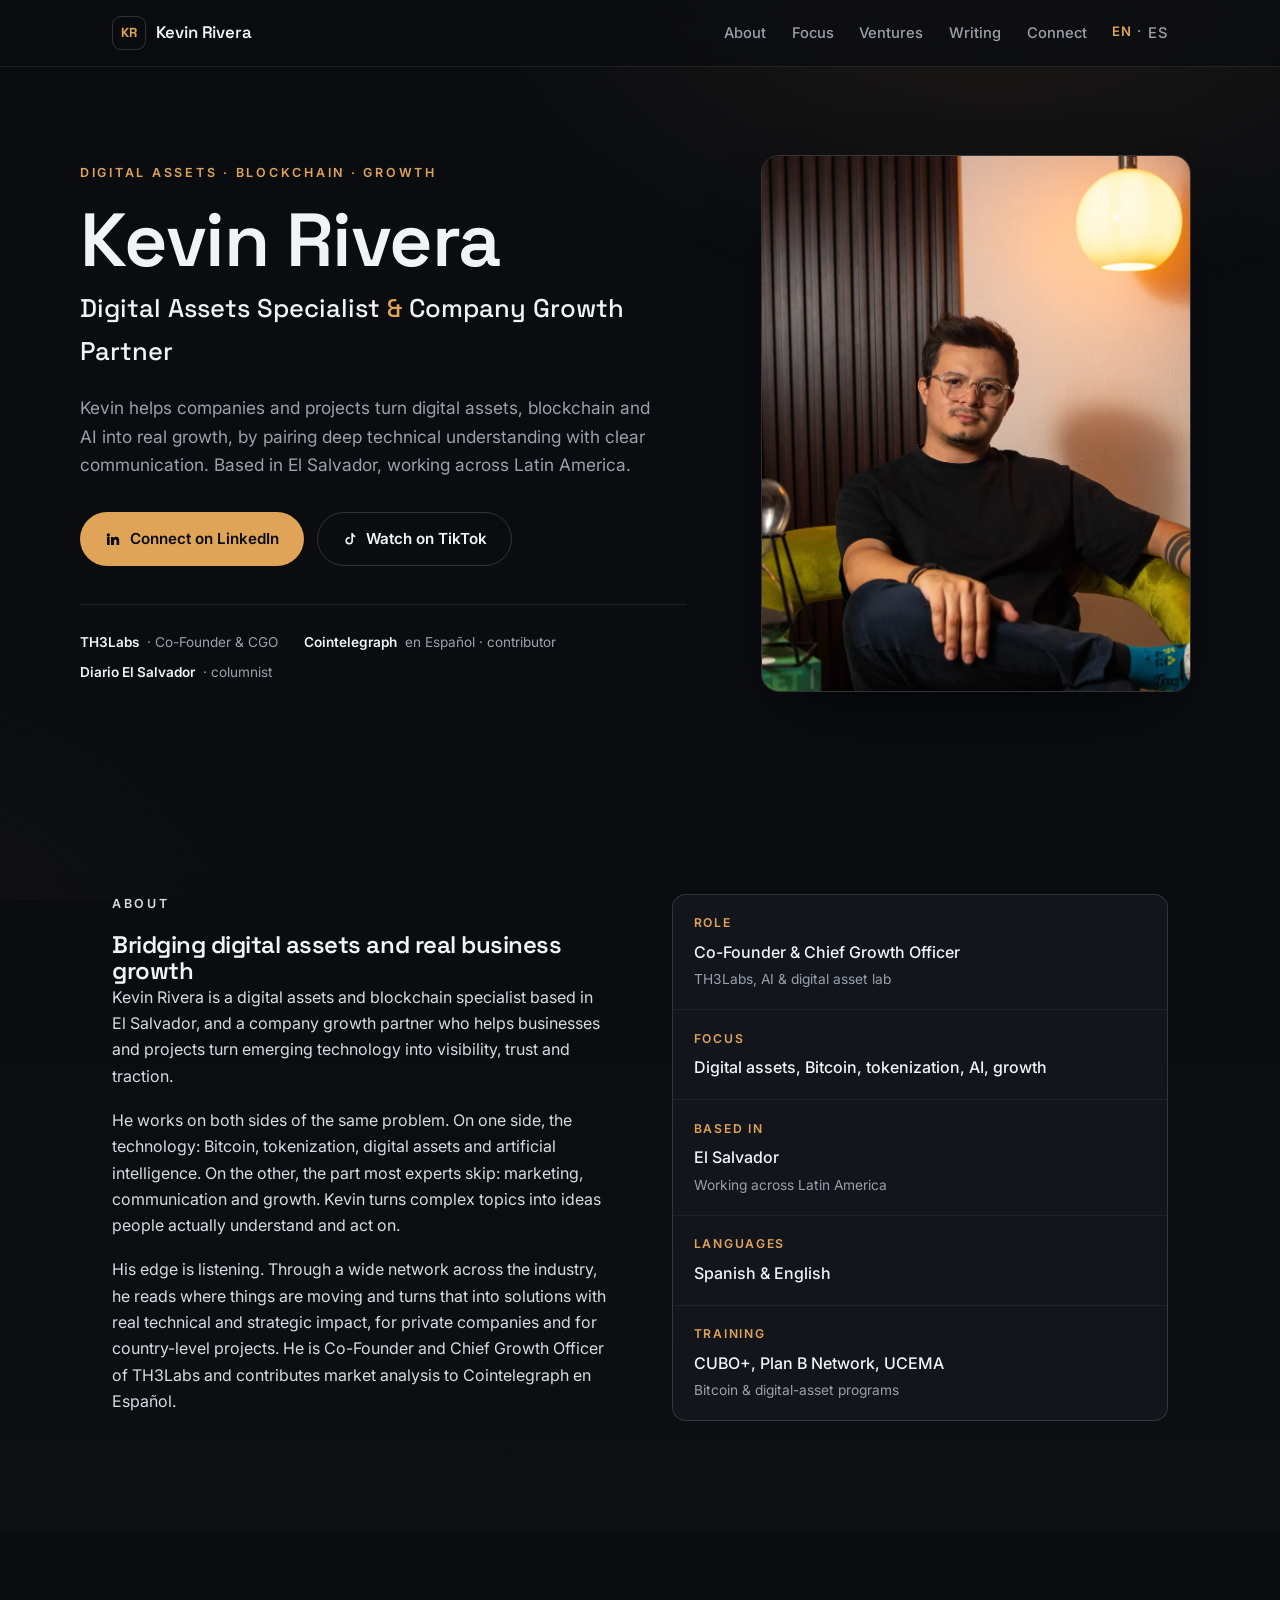
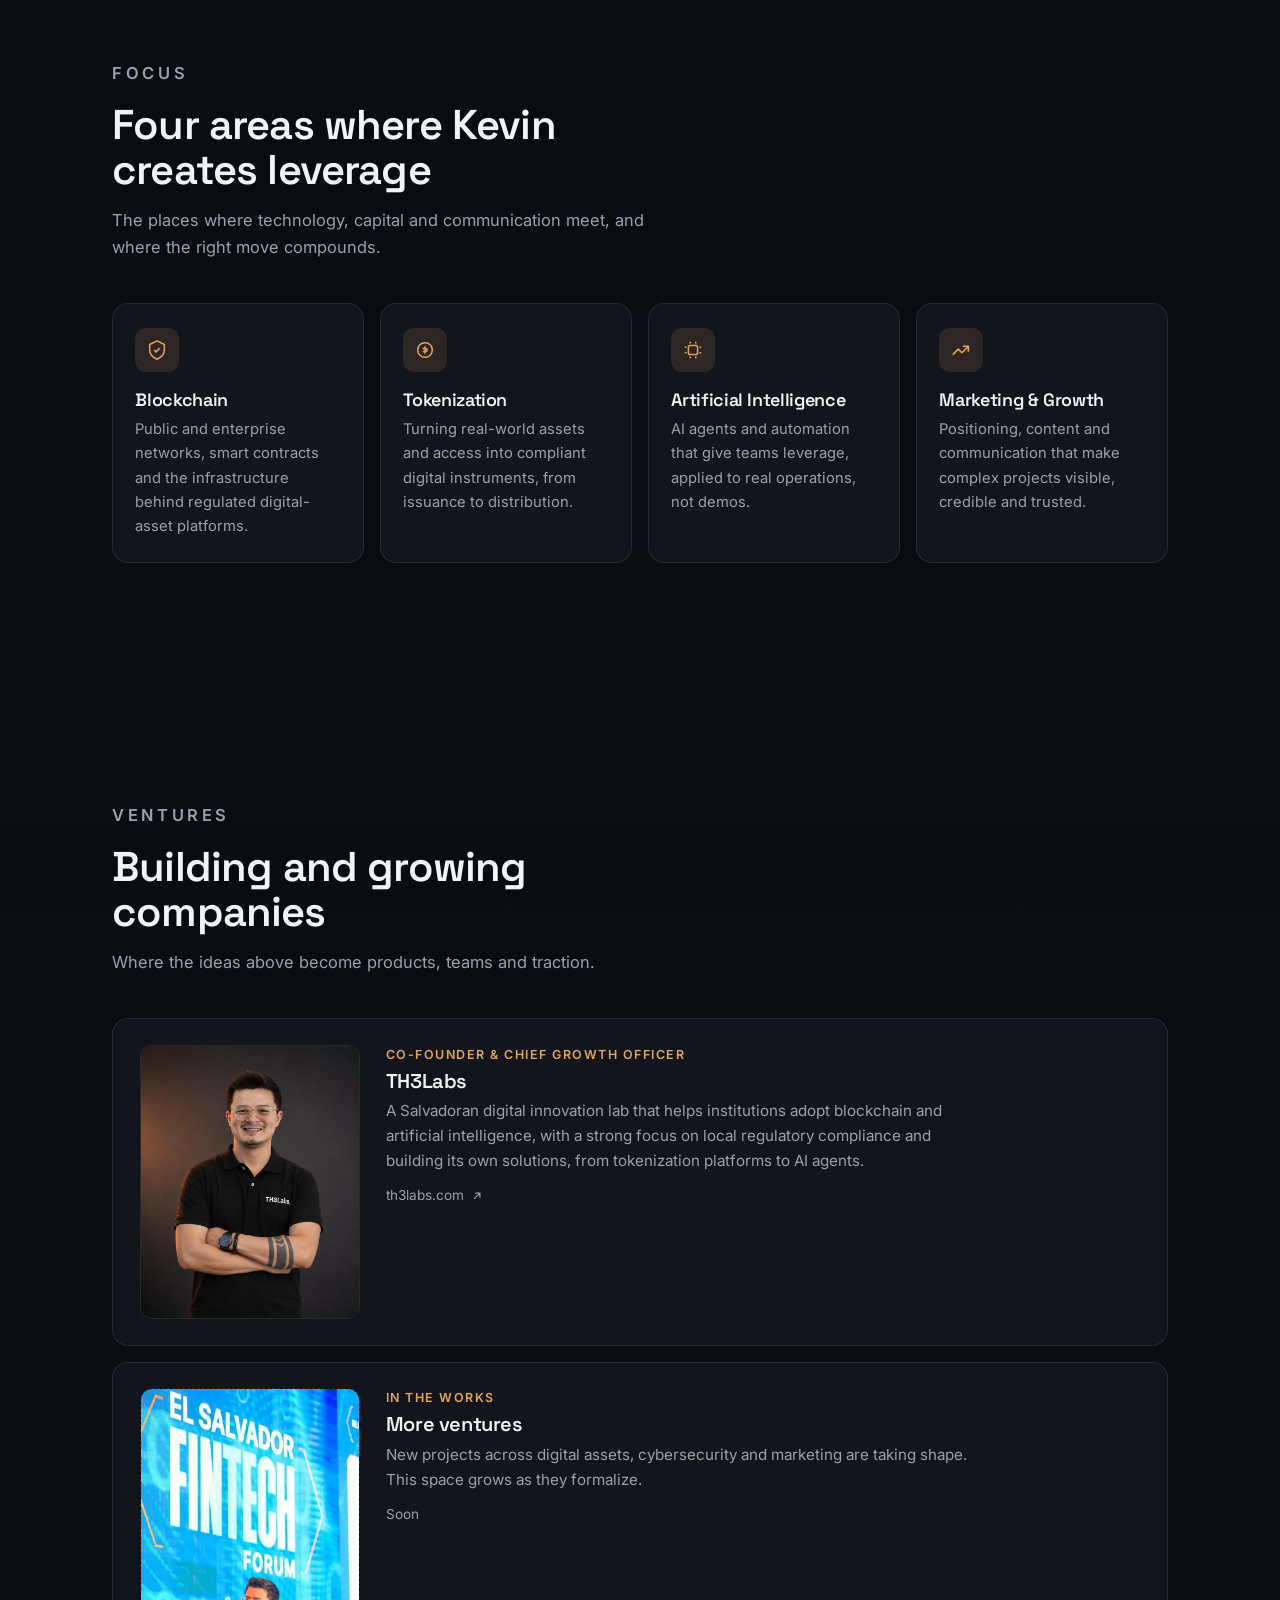
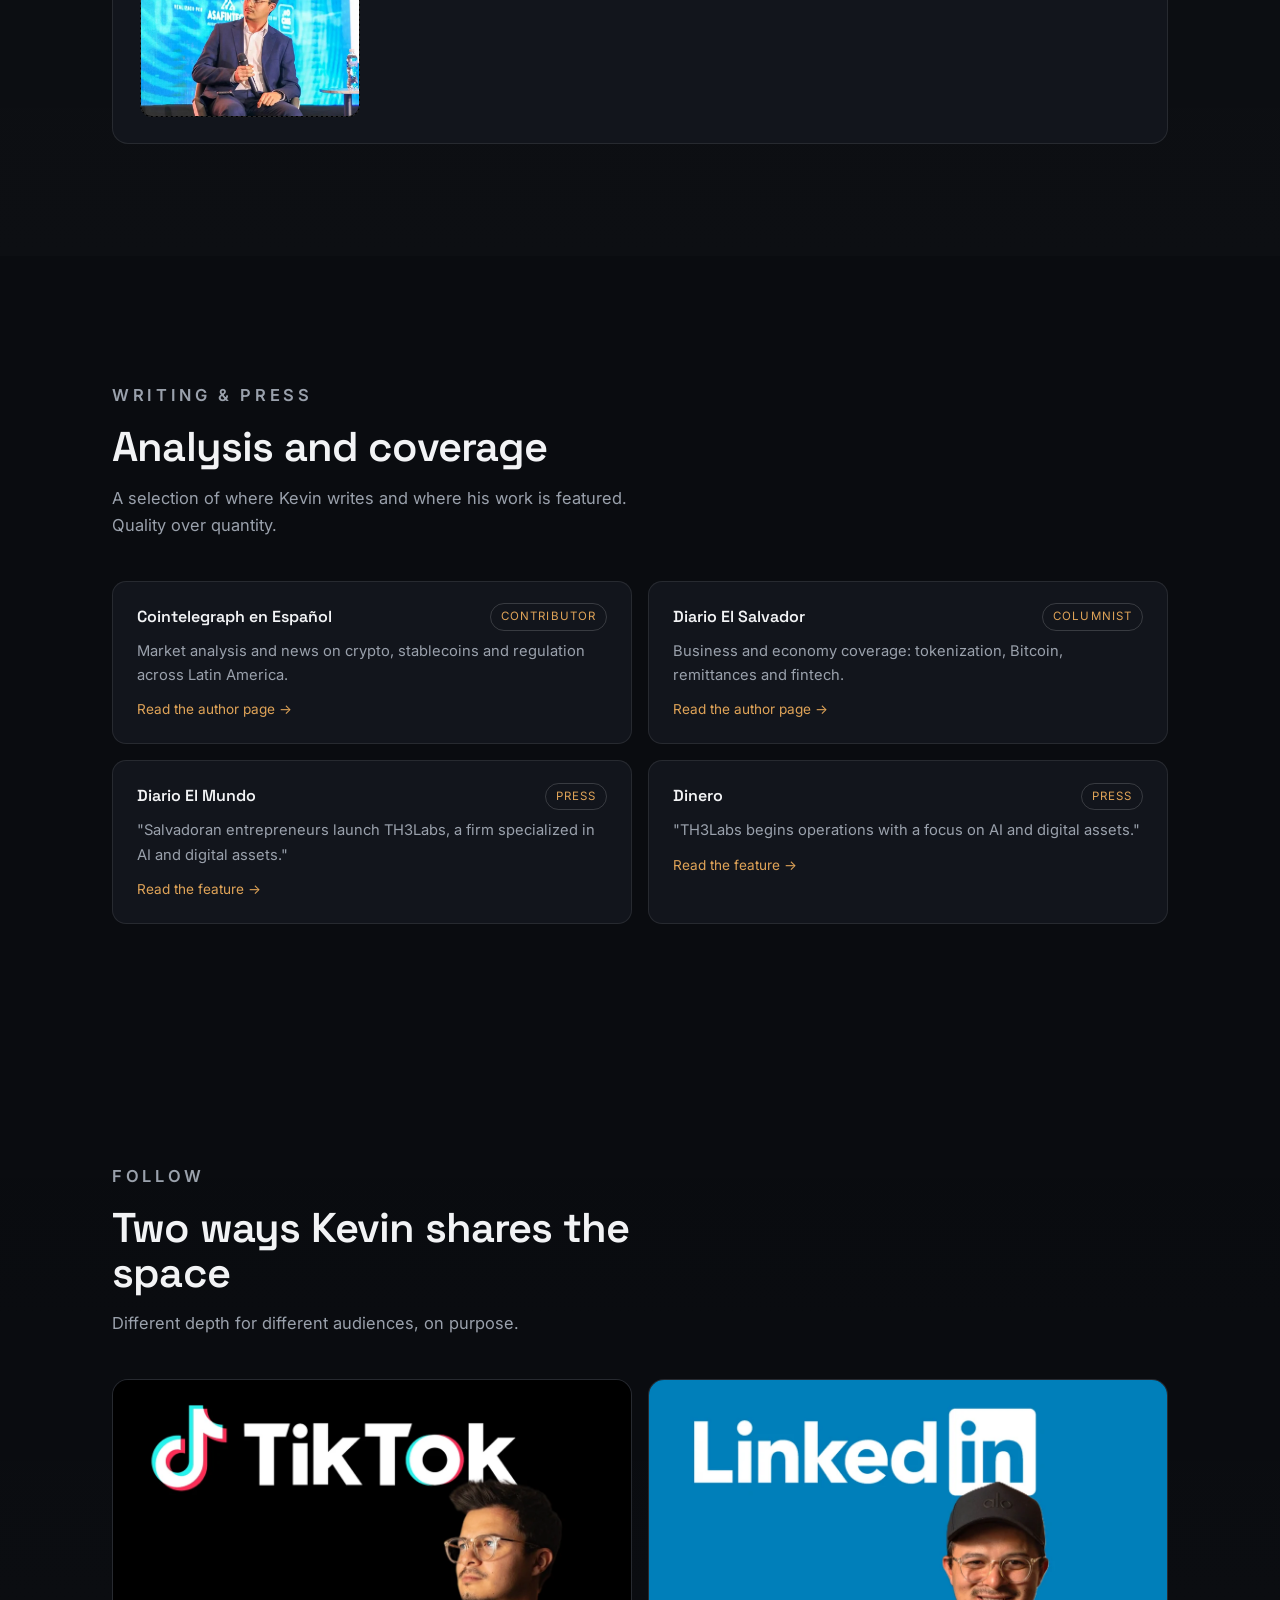
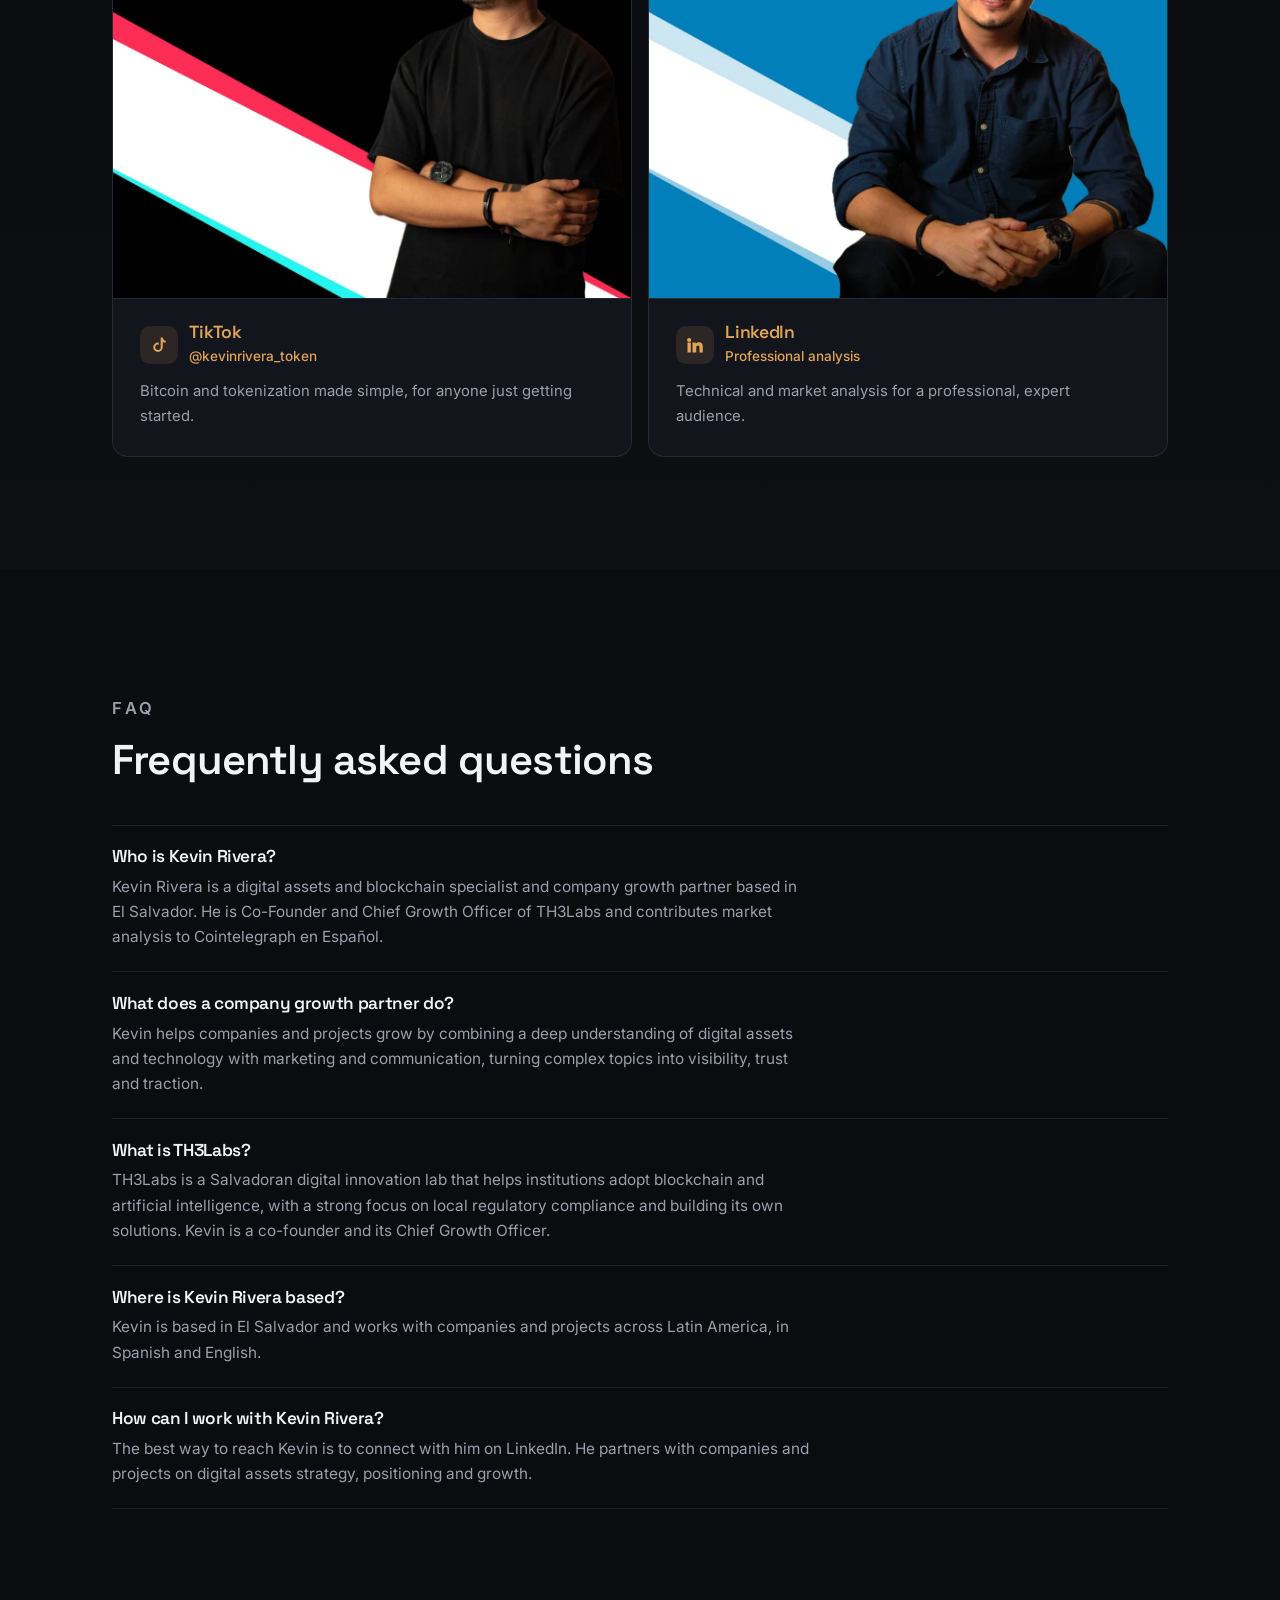
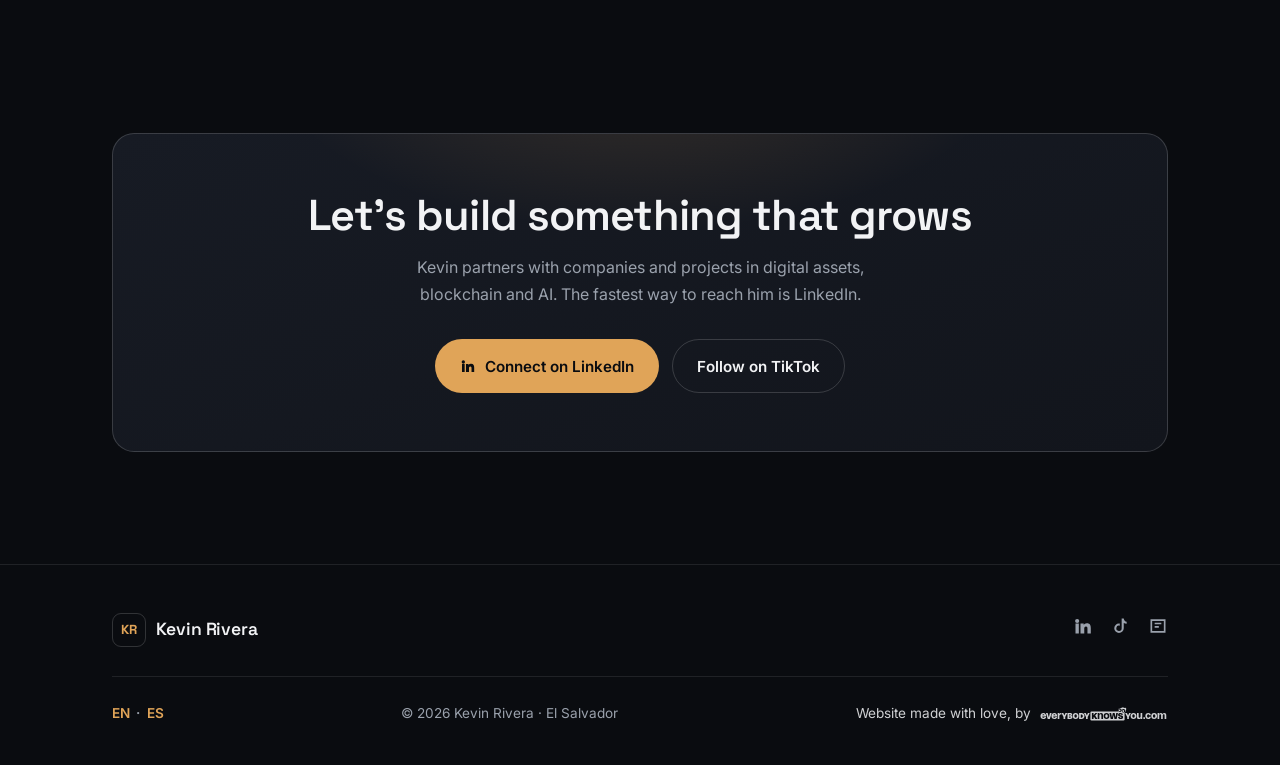
==== commit 8de8b54d: "Copy: consistent third-person voice (EN + ES)" ====
--- a/index.html
+++ b/index.html
@@ -159,7 +159,7 @@
         <p class="eyebrow">Digital assets · Blockchain · Growth</p>
         <h1>Kevin Rivera</h1>
         <p class="role">Digital Assets Specialist <span class="amp">&amp;</span> Company Growth Partner</p>
-        <p class="lead">I help companies and projects turn digital assets, blockchain and AI into real growth, by pairing deep technical understanding with clear communication. Based in El Salvador, working across Latin America.</p>
+        <p class="lead">Kevin helps companies and projects turn digital assets, blockchain and AI into real growth, by pairing deep technical understanding with clear communication. Based in El Salvador, working across Latin America.</p>
         <div class="hero-cta">
           <a class="btn btn--primary" href="https://www.linkedin.com/in/kevinriverar-socialmedia/" target="_blank" rel="noopener">
             <svg viewBox="0 0 24 24" fill="currentColor" aria-hidden="true"><path d="M4.98 3.5A2.5 2.5 0 1 1 2.5 6 2.5 2.5 0 0 1 4.98 3.5zM3 8.98h4V21H3zM9 8.98h3.8v1.64h.05a4.17 4.17 0 0 1 3.75-2.06c4 0 4.75 2.64 4.75 6.06V21h-4v-5.36c0-1.28 0-2.92-1.78-2.92s-2.05 1.39-2.05 2.83V21H9z"/></svg>
@@ -210,7 +210,7 @@
     <div class="wrap">
       <div class="sec-head reveal">
         <p class="eyebrow">Focus</p>
-        <h2>Four areas where I create leverage</h2>
+        <h2>Four areas where Kevin creates leverage</h2>
         <p>The places where technology, capital and communication meet, and where the right move compounds.</p>
       </div>
       <div class="cards">
@@ -305,7 +305,7 @@
     <div class="wrap">
       <div class="sec-head reveal">
         <p class="eyebrow">Follow</p>
-        <h2>Two ways I share the space</h2>
+        <h2>Two ways Kevin shares the space</h2>
         <p>Different depth for different audiences, on purpose.</p>
       </div>
       <div class="channels">
@@ -370,7 +370,7 @@
     <div class="wrap">
       <div class="cta reveal">
         <h2>Let's build something that grows</h2>
-        <p>Partnering with companies and projects in digital assets, blockchain and AI. The fastest way to reach me is LinkedIn.</p>
+        <p>Kevin partners with companies and projects in digital assets, blockchain and AI. The fastest way to reach him is LinkedIn.</p>
         <div class="hero-cta">
           <a class="btn btn--primary" href="https://www.linkedin.com/in/kevinriverar-socialmedia/" target="_blank" rel="noopener">
             <svg viewBox="0 0 24 24" fill="currentColor" aria-hidden="true"><path d="M4.98 3.5A2.5 2.5 0 1 1 2.5 6 2.5 2.5 0 0 1 4.98 3.5zM3 8.98h4V21H3zM9 8.98h3.8v1.64h.05a4.17 4.17 0 0 1 3.75-2.06c4 0 4.75 2.64 4.75 6.06V21h-4v-5.36c0-1.28 0-2.92-1.78-2.92s-2.05 1.39-2.05 2.83V21H9z"/></svg>
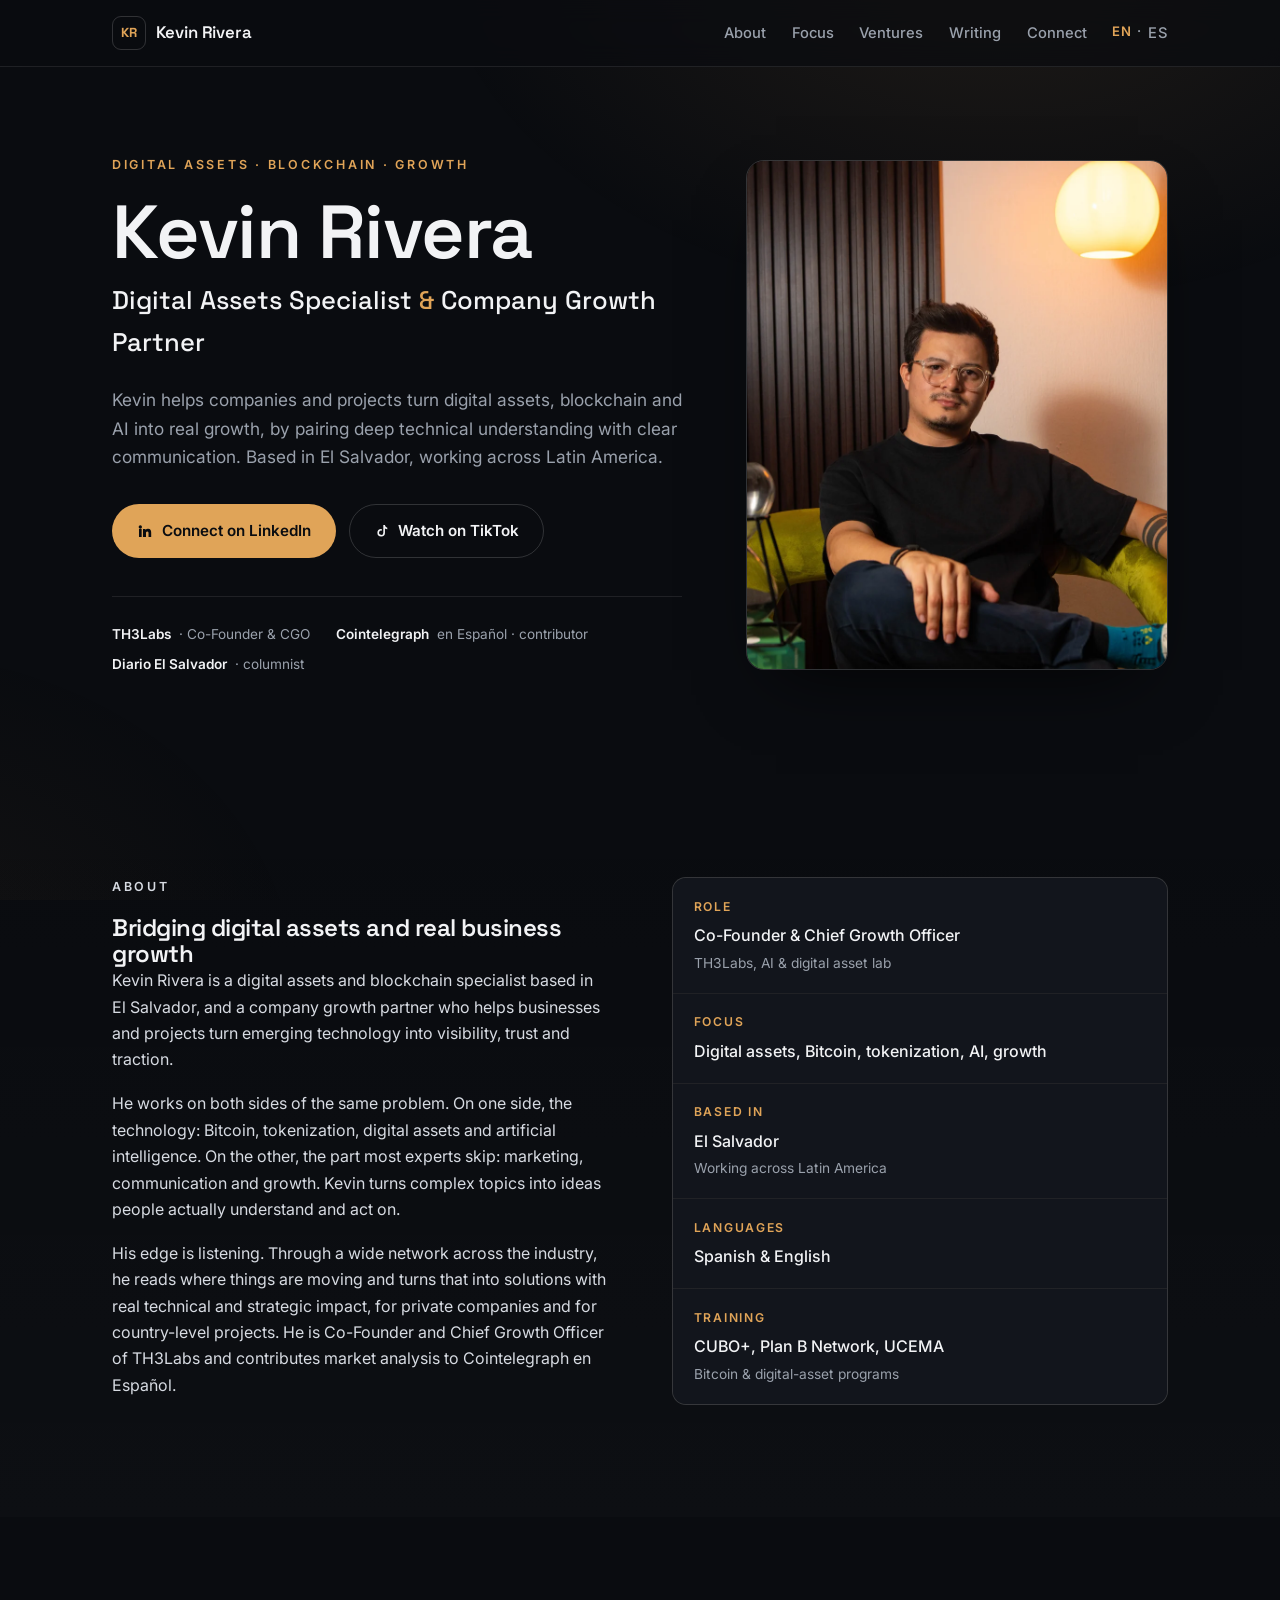
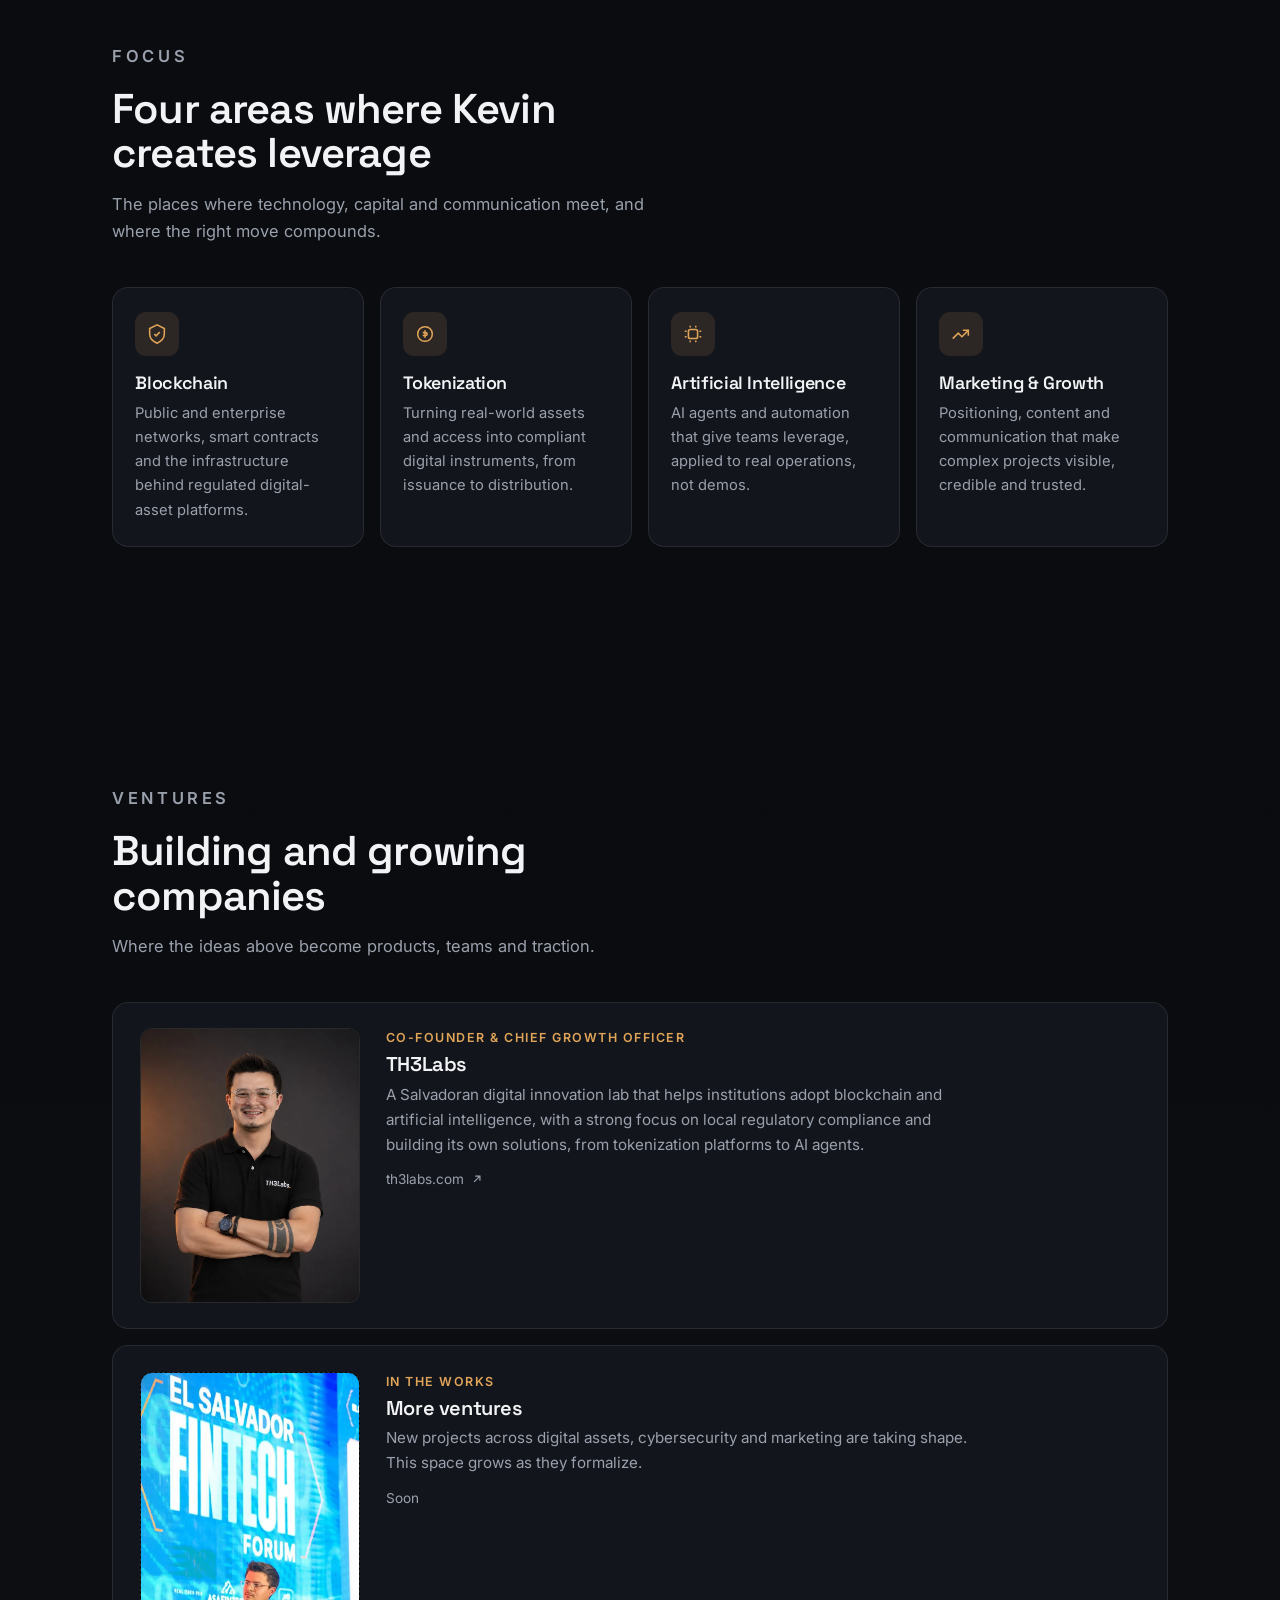
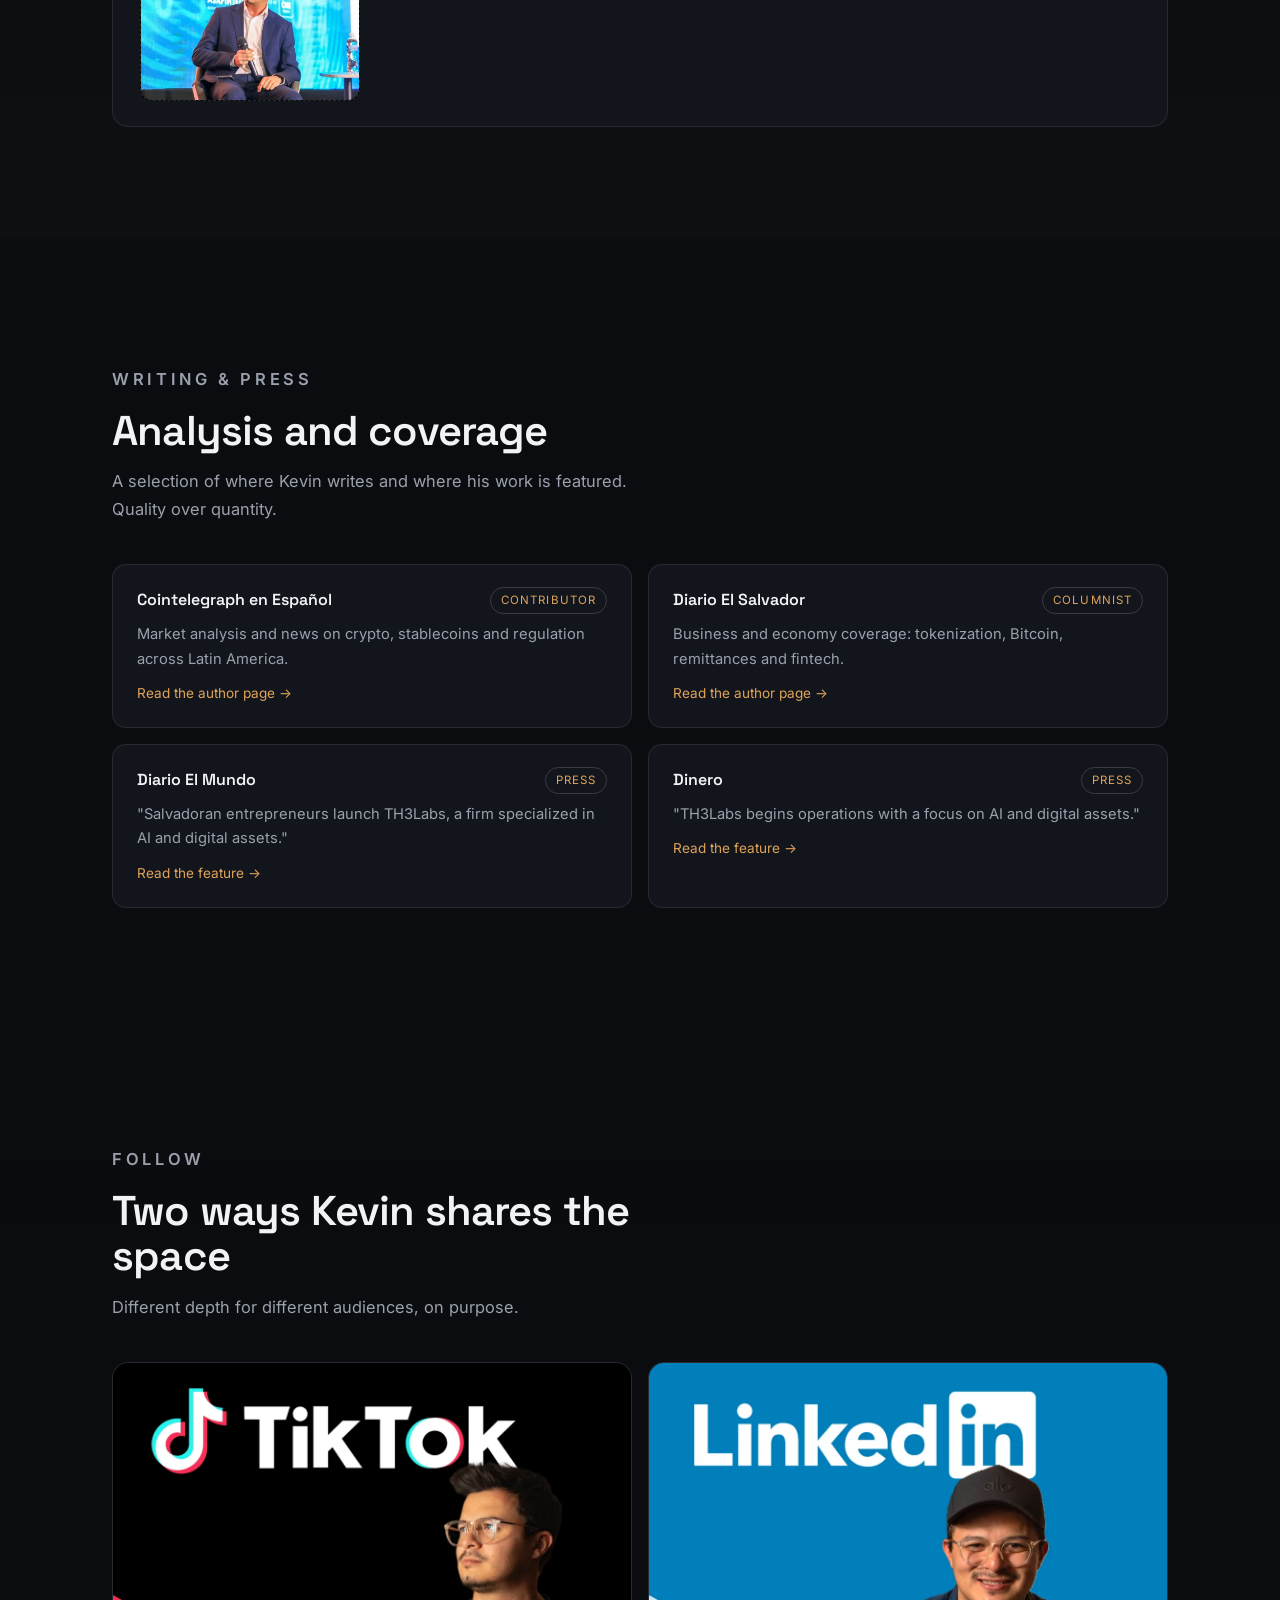
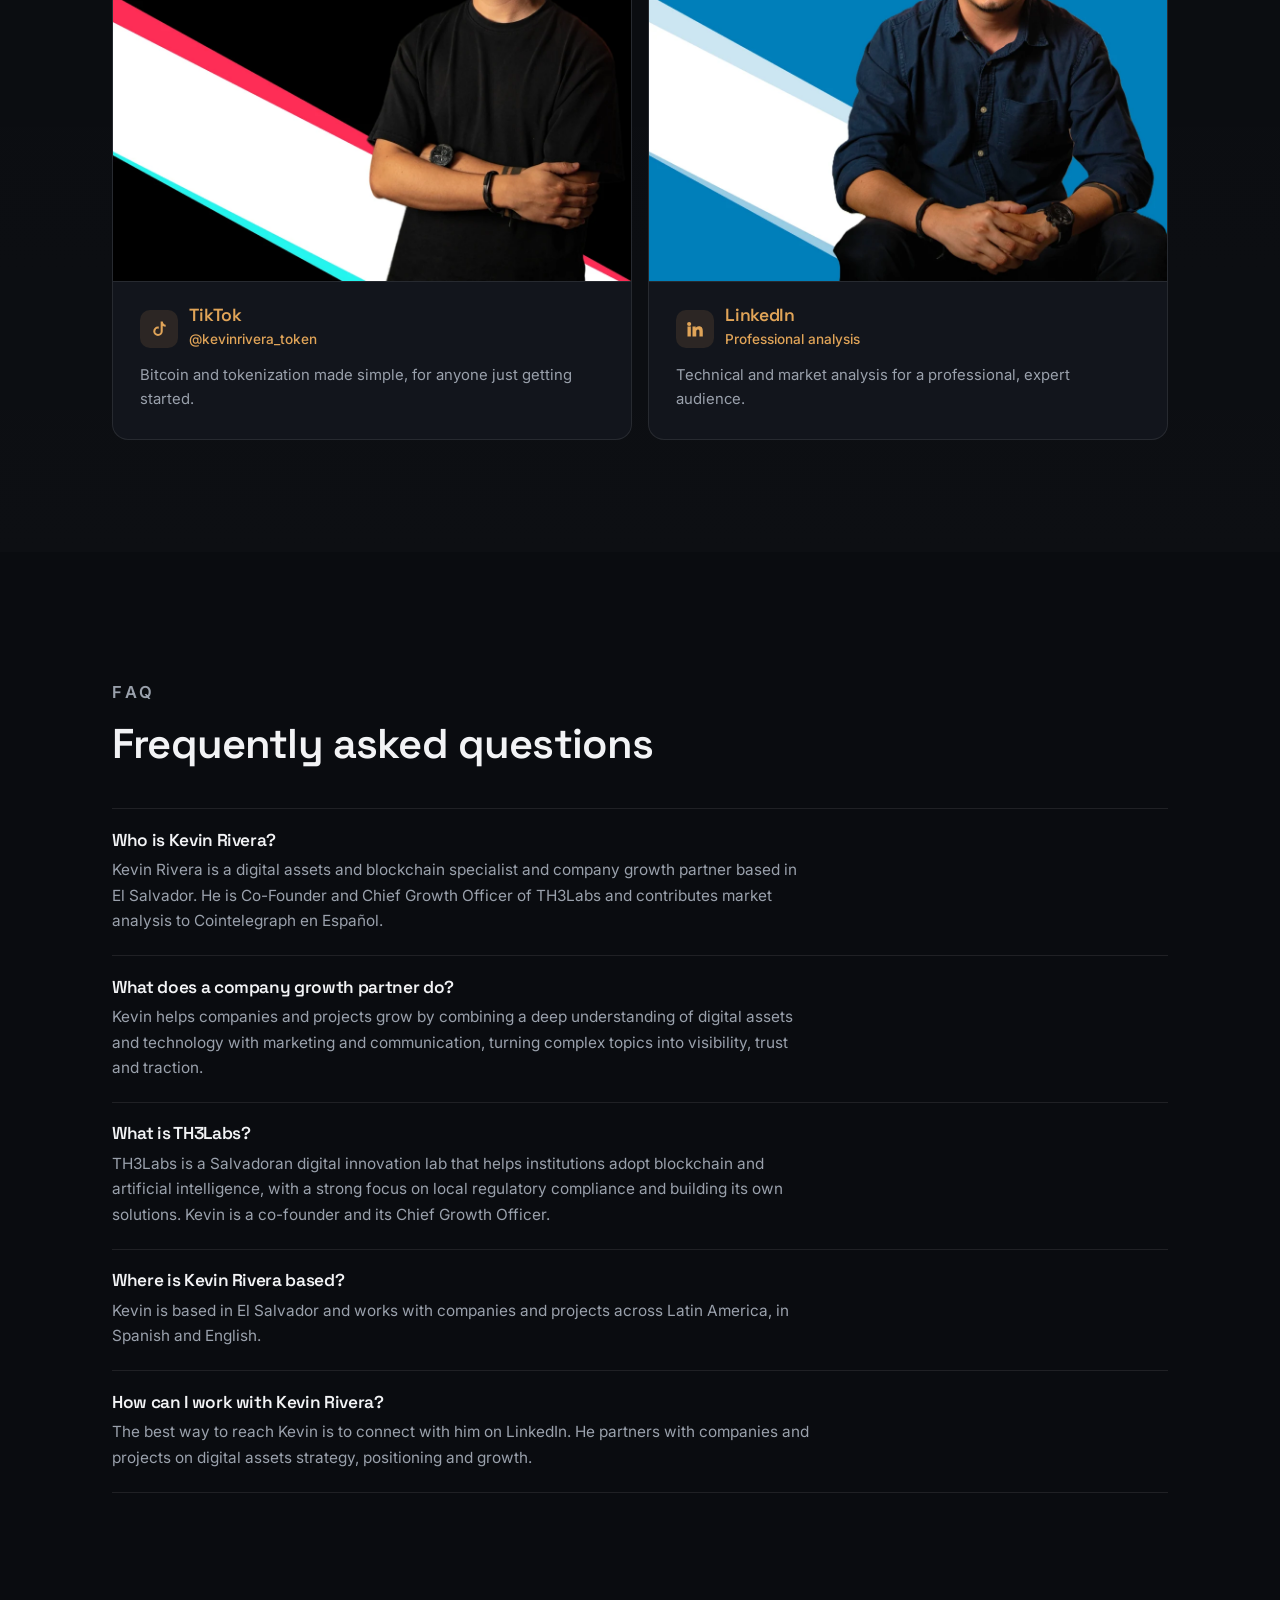
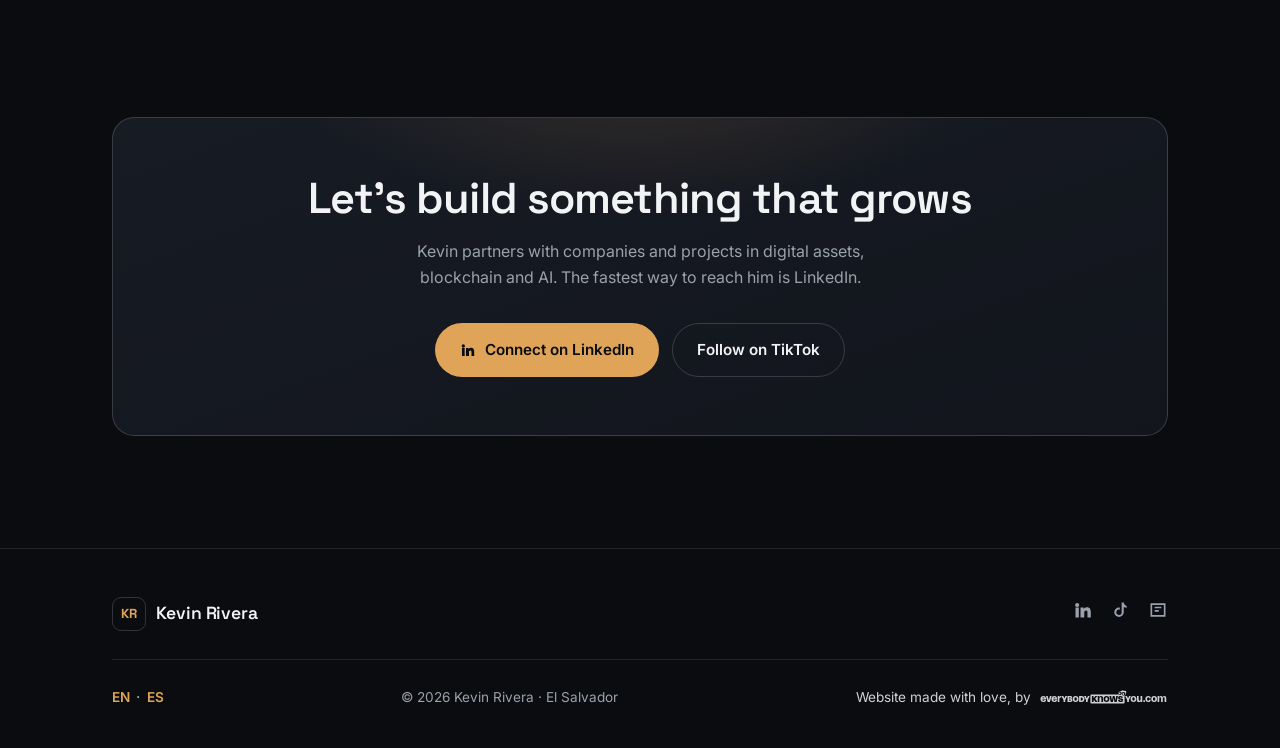
==== commit 251a92e2: "Hero: re-crop to match the social-share framing (face-forward)" ====
--- a/index.html
+++ b/index.html
@@ -179,7 +179,7 @@
       <figure class="hero-figure reveal">
         <img src="assets/images/hero/kevin-rivera-el-salvador-45.webp"
              srcset="assets/images/hero/kevin-rivera-el-salvador-45-560.webp 560w, assets/images/hero/kevin-rivera-el-salvador-45.webp 900w"
-             sizes="(max-width:820px) 320px, 430px" width="900" height="1125"
+             sizes="(max-width:820px) 320px, 430px" width="900" height="1090"
              alt="Kevin Rivera, digital assets and blockchain specialist in El Salvador" fetchpriority="high">
       </figure>
     </div>
--- a/assets/css/styles.css
+++ b/assets/css/styles.css
@@ -54,7 +54,7 @@
 }
 
 /* ---------- Hero ---------- */
-.hero{padding:clamp(3rem,7vw,5.5rem) 0 clamp(3.5rem,7vw,6rem)}
+.hero{padding-top:clamp(3rem,7vw,5.5rem);padding-bottom:clamp(3.5rem,7vw,6rem)}
 .hero-grid{display:grid;grid-template-columns:1.15fr .85fr;gap:clamp(2rem,5vw,4rem);align-items:center}
 .hero h1{font-size:clamp(2.9rem,7vw,4.7rem);font-weight:600;margin:.2rem 0 .1rem}
 .hero .role{font-family:var(--font-display);font-weight:500;font-size:clamp(1.15rem,2.6vw,1.6rem);color:var(--ink);margin:.4rem 0 0}
@@ -116,6 +116,7 @@
 .venture .vlink:hover{color:var(--accent)}
 .venture--soon{opacity:.9}
 .venture--soon .venture-media{border-style:dashed}
+.venture--soon .venture-media img{object-position:center 82%}
 @media (max-width:680px){.venture{grid-template-columns:1fr}.venture-media{max-height:240px}}
 
 /* ---------- Publications ---------- */
